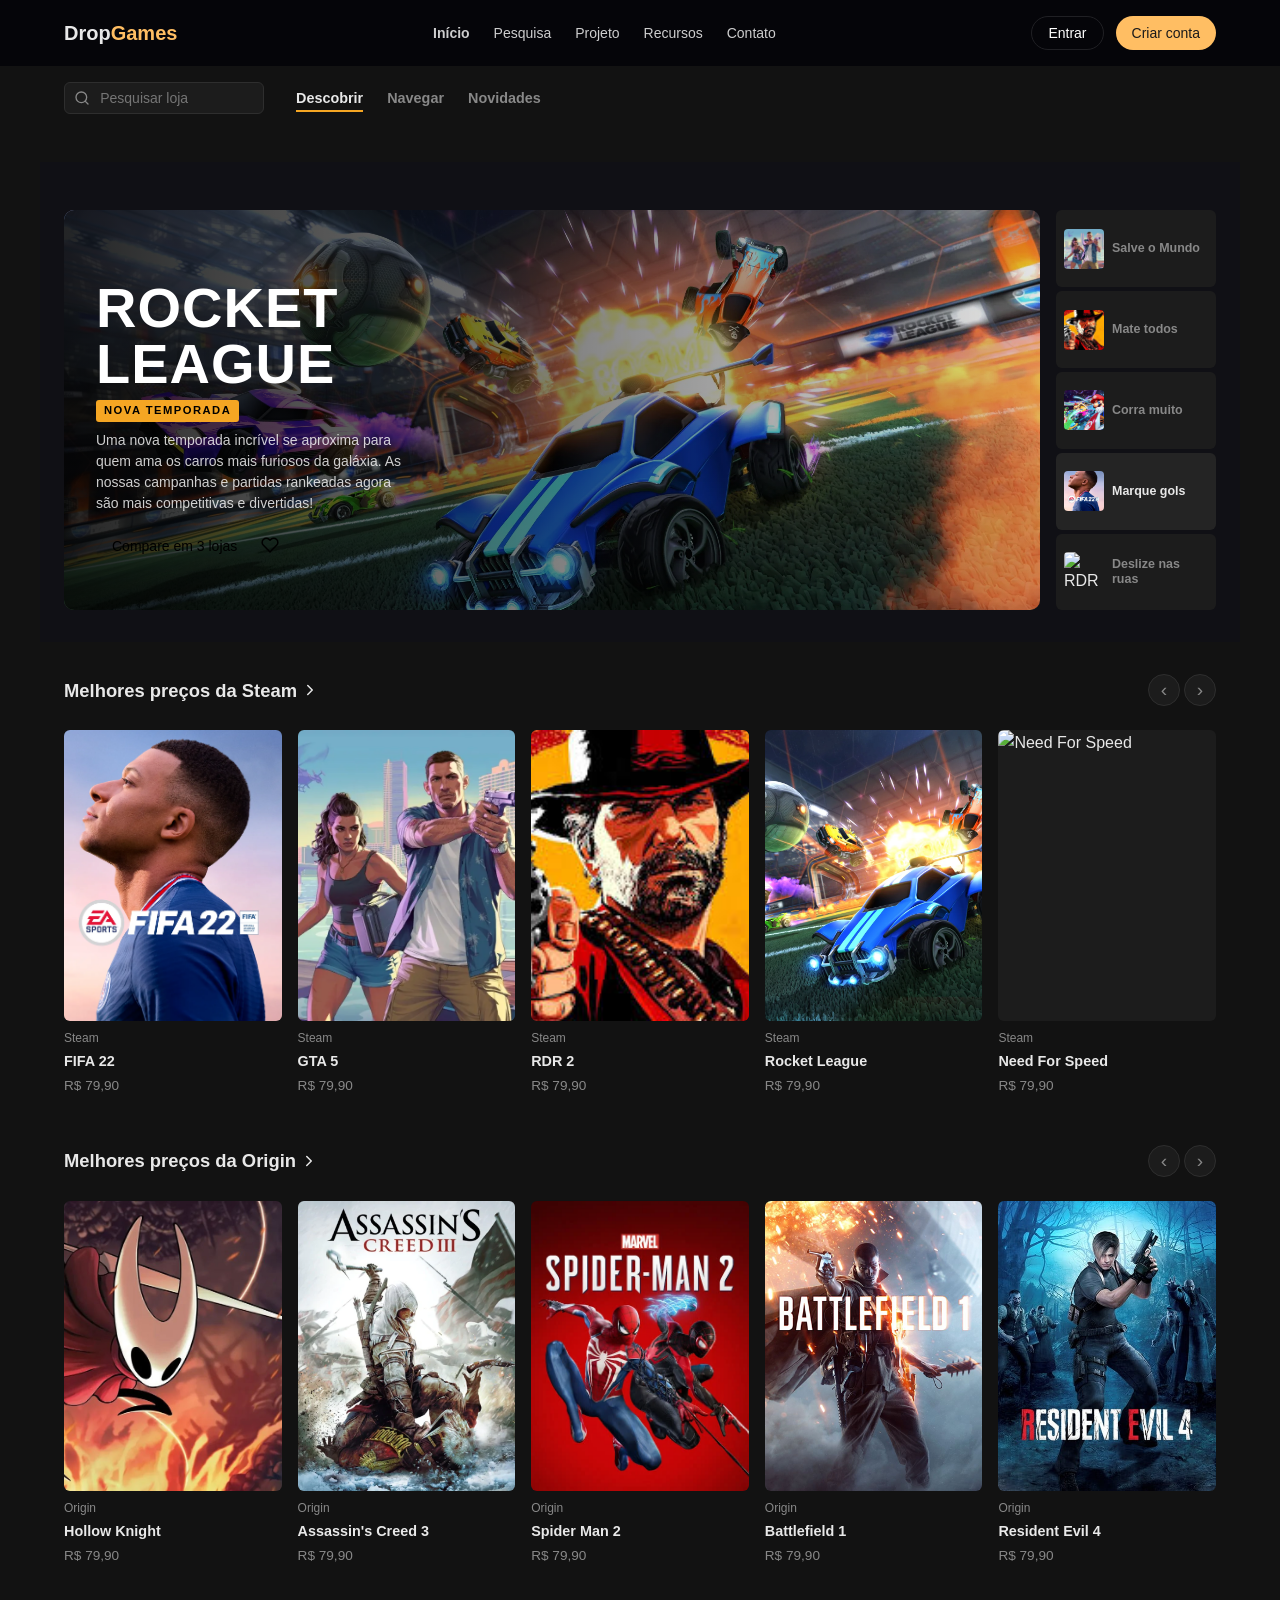
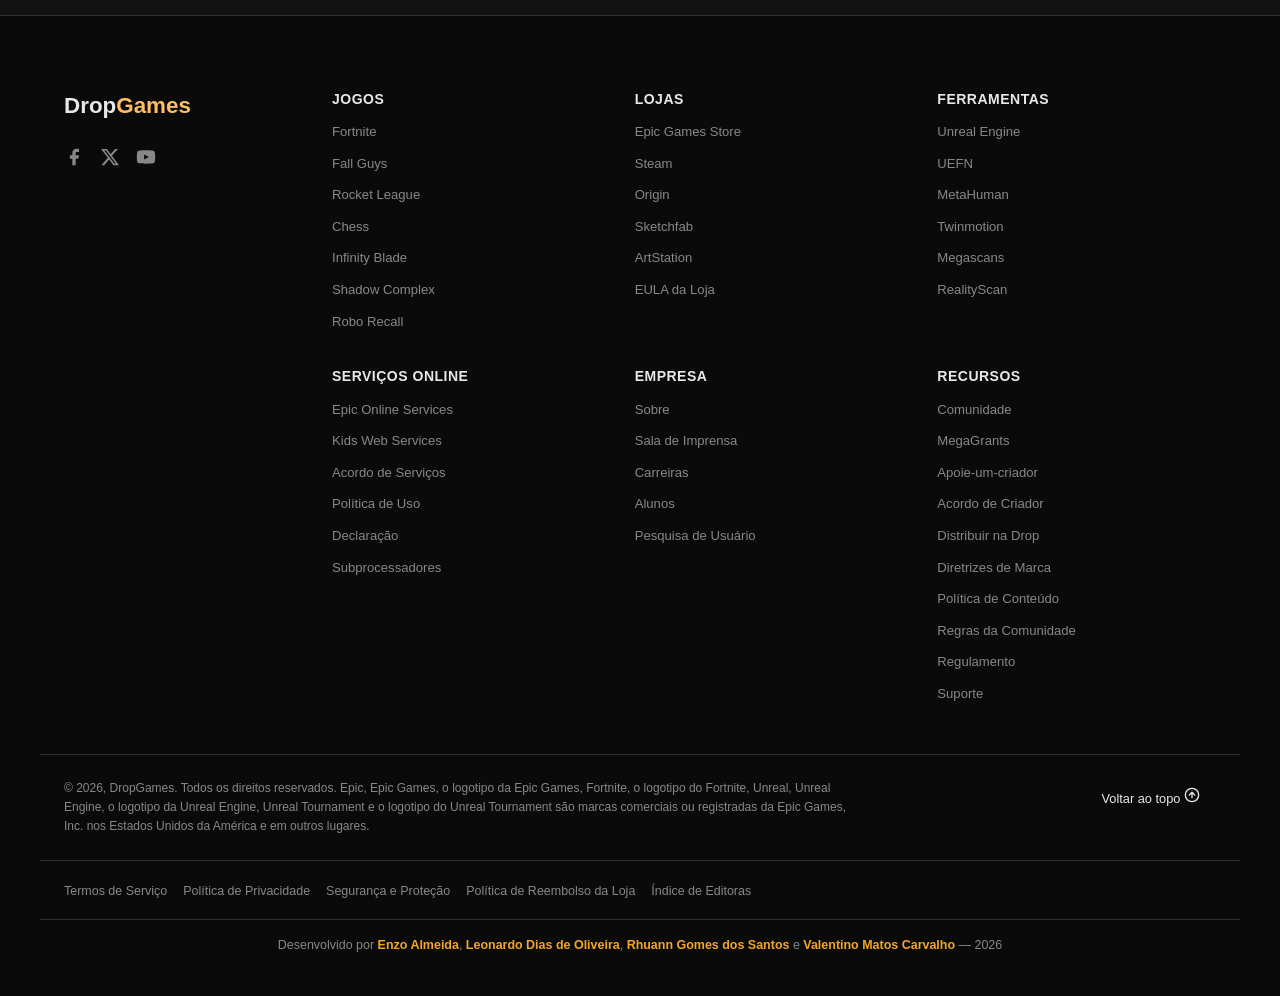
==== html/index.html @ d6b7efc1 "feat: primeira versão do projeto DropGames" ====
<!DOCTYPE html>
<html lang="pt-BR">

<head>
    <meta charset="UTF-8" />
    <meta name="viewport" content="width=device-width, initial-scale=1.0" />
    <title>DropGames – Melhores preços em jogos digitais</title>
    <link rel="preconnect" href="https://fonts.googleapis.com">
<link rel="preconnect" href="https://fonts.gstatic.com" crossorigin>
<link href="https://fonts.googleapis.com/css2?family=Inter:wght@400;500;600;700&display=swap" rel="stylesheet">

<link rel="stylesheet" href="../css/contato.css">
<link rel="stylesheet" href="../css/style.css"> 


</head>

<body>

    <header class="header">
        <div class="header-container">
          <div class="logo">Drop<span>Games</span></div>
    
          <nav class="nav">
            <a href="index.html" class="nav-active">Início</a>
            <a href="pesquisa.html">Pesquisa</a>
            <a href="projeto.html">Projeto</a>
            <a href="recursos.html">Recursos</a>
            <a href="contato.html">Contato</a>
          </nav>
    
          <div class="header-actions">
            <button class="btn secundario">Entrar</button>
            <button class="btn primario">Criar conta</button>
          </div>
        </div>
      </header>

    <main>

        <section class="search-bar container" aria-label="Pesquisa e abas">
            <div class="search-bar__input-wrap">
                <svg class="search-bar__icon" xmlns="http://www.w3.org/2000/svg" width="16" height="16"
                    viewBox="0 0 24 24" fill="none" stroke="currentColor" stroke-width="2" stroke-linecap="round"
                    stroke-linejoin="round" aria-hidden="true">
                    <circle cx="11" cy="11" r="8" />
                    <line x1="21" y1="21" x2="16.65" y2="16.65" />
                </svg>
                <input type="search" placeholder="Pesquisar loja" aria-label="Pesquisar jogos na loja" />
            </div>
            <nav aria-label="Abas de navegação da loja">
                <ul class="tabs">
                    <li><a href="#" class="tab tab--active">Descobrir</a></li>
                    <li><a href="#" class="tab">Navegar</a></li>
                    <li><a href="#" class="tab">Novidades</a></li>
                </ul>
            </nav>
        </section>

        <!-- HERO: section envolve TUDO (article + aside) -->
        <section class="hero container" aria-label="Jogo em destaque">

            <article class="hero__main">
                <img src="../img/banner-rocket-league.jpg" alt="Rocket League – Nova Temporada" class="hero__bg"
                    width="880" height="460" />
                <div class="hero__overlay"></div>
                <div class="hero__content">
                    <h1 class="hero__title">Rocket League</h1>
                    <p class="hero__badge">NOVA TEMPORADA</p>
                    <p class="hero__desc">
                        Uma nova temporada incrível se aproxima para quem ama os carros mais furiosos da galáxia.
                        As nossas campanhas e partidas rankeadas agora são mais competitivas e divertidas!
                    </p>
                    <div class="hero__cta">
                        <button class="btn btn--primary">Compare em 3 lojas</button>
                        <button class="btn-icon btn-icon--outline" aria-label="Adicionar aos favoritos">
                            <svg xmlns="http://www.w3.org/2000/svg" width="18" height="18" viewBox="0 0 24 24"
                                fill="none" stroke="currentColor" stroke-width="2" stroke-linecap="round"
                                stroke-linejoin="round" aria-hidden="true">
                                <path d="M20.84 4.61a5.5 5.5 0 0 0-7.78 0L12
                         5.67l-1.06-1.06a5.5 5.5 0 0 0-7.78 7.78l1.06
                         1.06L12 21.23l7.78-7.78 1.06-1.06a5.5 5.5 0 0 0 0-7.78z" />
                            </svg>
                        </button>
                    </div>
                </div>
            </article>

            <aside class="hero__sidebar" aria-label="Outros jogos em destaque">
                <ul>
                    <li class="hero__mini-card">
                        <img src="../img/mini-fortnite.jpg" alt="Fortnite" width="56" height="56" />
                        <span>Salve o Mundo</span>
                    </li>
                    <li class="hero__mini-card">
                        <img src="../img/mini-gta.jpg" alt="GTA 5" width="56" height="56" />
                        <span>Mate todos</span>
                    </li>
                    <li class="hero__mini-card">
                        <img src="../img/mini-nfs.jpg" alt="Need for Speed" width="56" height="56" />
                        <span>Corra muito</span>
                    </li>
                    <li class="hero__mini-card hero__mini-card--active">
                        <img src="../img/mini-rocket.jpg" alt="Rocket League" width="56" height="56" />
                        <span>Marque gols</span>
                    </li>
                    <li class="hero__mini-card">
                        <img src="../img/mini-rdr.jpg" alt="RDR 2" width="56" height="56" />
                        <span>Deslize nas ruas</span>
                    </li>
                </ul>
            </aside>

        </section>
        <!-- FIM DO HERO -->

        <section class="games-section container" aria-labelledby="steam-titulo">
            <div class="games-section__header">
                <h2 id="steam-titulo" class="section-title">
                    Melhores preços da Steam
                    <svg xmlns="http://www.w3.org/2000/svg" width="18" height="18" viewBox="0 0 24 24" fill="none"
                        stroke="currentColor" stroke-width="2" stroke-linecap="round" stroke-linejoin="round"
                        aria-hidden="true">
                        <polyline points="9 18 15 12 9 6" />
                    </svg>
                </h2>
                <div class="carousel-controls" role="group" aria-label="Navegar carrossel Steam">
                    <button class="carousel-btn" aria-label="Anterior" id="steam-prev">&#8249;</button>
                    <button class="carousel-btn" aria-label="Próximo" id="steam-next">&#8250;</button>
                </div>
            </div>
            <ul class="games-grid" id="steam-grid">
                <li class="game-card">
                    <img src="../img/fifa22.jpg" alt="FIFA 22" class="game-card__cover" width="200" height="260" />
                    <p class="game-card__store">Steam</p>
                    <h3 class="game-card__title">FIFA 22</h3>
                    <p class="game-card__price">R$ 79,90</p>
                </li>
                <li class="game-card">
                    <img src="../img/gta5.jpg" alt="GTA 5" class="game-card__cover" width="200" height="260" />
                    <p class="game-card__store">Steam</p>
                    <h3 class="game-card__title">GTA 5
                    </h3>
                    <p class="game-card__price">R$ 79,90</p>
                </li>
                <li class="game-card">
                    <img src="../img/rdr2.jpg" alt="Red Dead Redemption 2" class="game-card__cover" width="200"
                        height="260" />
                    <p class="game-card__store">Steam</p>
                    <h3 class="game-card__title">RDR 2</h3>
                    <p class="game-card__price">R$ 79,90</p>
                </li>
                <li class="game-card">
                    <img src="../img/rocket.jpg" alt="Rocket League" class="game-card__cover" width="200" height="260" />
                    <p class="game-card__store">Steam</p>
                    <h3 class="game-card__title">Rocket League</h3>
                    <p class="game-card__price">R$ 79,90</p>
                </li>
                <li class="game-card">
                    <img src="../img/nfs.jpg" alt="Need For Speed" class="game-card__cover" width="200" height="260" />
                    <p class="game-card__store">Steam</p>
                    <h3 class="game-card__title">Need For Speed</h3>
                    <p class="game-card__price">R$ 79,90</p>
                </li>
            </ul>
        </section>

        <section class="games-section container" aria-labelledby="origin-titulo">
            <div class="games-section__header">
                <h2 id="origin-titulo" class="section-title">
                    Melhores preços da Origin
                    <svg xmlns="http://www.w3.org/2000/svg" width="18" height="18" viewBox="0 0 24 24" fill="none"
                        stroke="currentColor" stroke-width="2" stroke-linecap="round" stroke-linejoin="round"
                        aria-hidden="true">
                        <polyline points="9 18 15 12 9 6" />
                    </svg>
                </h2>
                <div class="carousel-controls" role="group" aria-label="Navegar carrossel Origin">
                    <button class="carousel-btn" aria-label="Anterior" id="origin-prev">&#8249;</button>
                    <button class="carousel-btn" aria-label="Próximo" id="origin-next">&#8250;</button>
                </div>
            </div>
            <ul class="games-grid" id="origin-grid">
                <li class="game-card">
                    <img src="../img/hollow.jpg" alt="Hollow Knight" class="game-card__cover" width="200" height="260" />
                    <p class="game-card__store">Origin</p>
                    <h3 class="game-card__title">Hollow Knight</h3>
                    <p class="game-card__price">R$ 79,90</p>
                </li>
                <li class="game-card">
                    <img src="../img/assassin.jpg" alt="Assassin's Creed 3" class="game-card__cover" width="200"
                        height="260" />
                    <p class="game-card__store">Origin</p>
                    <h3 class="game-card__title">Assassin's Creed 3</h3>
                    <p class="game-card__price">R$ 79,90</p>
                </li>
                <li class="game-card">
                    <img src="../img/spiderman.jpg" alt="Spider Man 2" class="game-card__cover" width="200" height="260" />
                    <p class="game-card__store">Origin</p>
                    <h3 class="game-card__title">Spider Man 2</h3>
                    <p class="game-card__price">R$ 79,90</p>
                </li>
                <li class="game-card">
                    <img src="../img/battlefield.jpg" alt="Battlefield 1" class="game-card__cover" width="200"
                        height="260" />
                    <p class="game-card__store">Origin</p>
                    <h3 class="game-card__title">Battlefield 1</h3>
                    <p class="game-card__price">R$ 79,90</p>
                </li>
                <li class="game-card">
                    <img src="../img/re4.jpg" alt="Resident Evil 4" class="game-card__cover" width="200" height="260" />
                    <p class="game-card__store">Origin</p>
                    <h3 class="game-card__title">Resident Evil 4</h3>
                    <p class="game-card__price">R$ 79,90</p>
                </li>
            </ul>
        </section>

    </main>

    <footer class="footer">
        <div class="footer__top container">
            <div class="footer__brand">
                <a href="index.html" class="logo logo--footer" aria-label="DropGames – início">
                    Drop<span>Games</span>
                </a>
                <div class="footer__social">
                    <a href="#" class="social-link" aria-label="Facebook">
                        <svg xmlns="http://www.w3.org/2000/svg" width="20" height="20" viewBox="0 0 24 24"
                            fill="currentColor" aria-hidden="true">
                            <path d="M18 2h-3a5 5 0 0 0-5 5v3H7v4h3v8h4v-8h3l1-4h-4V7a1 1 0 0 1 1-1h3z" />
                        </svg>
                    </a>
                    <a href="#" class="social-link" aria-label="X (Twitter)">
                        <svg xmlns="http://www.w3.org/2000/svg" width="20" height="20" viewBox="0 0 24 24"
                            fill="currentColor" aria-hidden="true">
                            <path d="M18.244 2.25h3.308l-7.227 8.26 8.502 11.24H16.17l-5.214-6.817
                       L4.99 21.75H1.68l7.73-8.835L1.254 2.25H8.08l4.713 6.231z
                       m-1.161 17.52h1.833L7.084 4.126H5.117z" />
                        </svg>
                    </a>
                    <a href="#" class="social-link" aria-label="YouTube">
                        <svg xmlns="http://www.w3.org/2000/svg" width="20" height="20" viewBox="0 0 24 24"
                            fill="currentColor" aria-hidden="true">
                            <path d="M22.54 6.42a2.78 2.78 0 0 0-1.95-1.96C18.88 4 12 4 12 4
                       s-6.88 0-8.59.46A2.78 2.78 0 0 0 1.46 6.42 29 29 0 0 0 1 12
                       a29 29 0 0 0 .46 5.58A2.78 2.78 0 0 0 3.41 19.54C5.12 20 12
                       20 12 20s6.88 0 8.59-.46a2.78 2.78 0 0 0 1.95-1.96A29 29 0 0
                       0 23 12a29 29 0 0 0-.46-5.58zM9.75 15.02V8.98L15.5 12z" />
                        </svg>
                    </a>
                </div>
            </div>

            <nav class="footer__links" aria-label="Links do rodapé">
                <div class="footer__col">
                    <h3 class="footer__col-title">Jogos</h3>
                    <ul>
                        <li><a href="#">Fortnite</a></li>
                        <li><a href="#">Fall Guys</a></li>
                        <li><a href="#">Rocket League</a></li>
                        <li><a href="#">Chess</a></li>
                        <li><a href="#">Infinity Blade</a></li>
                        <li><a href="#">Shadow Complex</a></li>
                        <li><a href="#">Robo Recall</a></li>
                    </ul>
                </div>
                <div class="footer__col">
                    <h3 class="footer__col-title">Lojas</h3>
                    <ul>
                        <li><a href="#">Epic Games Store</a></li>
                        <li><a href="#">Steam</a></li>
                        <li><a href="#">Origin</a></li>
                        <li><a href="#">Sketchfab</a></li>
                        <li><a href="#">ArtStation</a></li>
                        <li><a href="#">EULA da Loja</a></li>
                    </ul>
                </div>
                <div class="footer__col">
                    <h3 class="footer__col-title">Ferramentas</h3>
                    <ul>
                        <li><a href="#">Unreal Engine</a></li>
                        <li><a href="#">UEFN</a></li>
                        <li><a href="#">MetaHuman</a></li>
                        <li><a href="#">Twinmotion</a></li>
                        <li><a href="#">Megascans</a></li>
                        <li><a href="#">RealityScan</a></li>
                    </ul>
                </div>
                <div class="footer__col">
                    <h3 class="footer__col-title">Serviços Online</h3>
                    <ul>
                        <li><a href="#">Epic Online Services</a></li>
                        <li><a href="#">Kids Web Services</a></li>
                        <li><a href="#">Acordo de Serviços</a></li>
                        <li><a href="#">Política de Uso</a></li>
                        <li><a href="#">Declaração</a></li>
                        <li><a href="#">Subprocessadores</a></li>
                    </ul>
                </div>
                <div class="footer__col">
                    <h3 class="footer__col-title">Empresa</h3>
                    <ul>
                        <li><a href="sobre.html">Sobre</a></li>
                        <li><a href="#">Sala de Imprensa</a></li>
                        <li><a href="#">Carreiras</a></li>
                        <li><a href="#">Alunos</a></li>
                        <li><a href="#">Pesquisa de Usuário</a></li>
                    </ul>
                </div>
                <div class="footer__col">
                    <h3 class="footer__col-title">Recursos</h3>
                    <ul>
                        <li><a href="#">Comunidade</a></li>
                        <li><a href="#">MegaGrants</a></li>
                        <li><a href="#">Apoie-um-criador</a></li>
                        <li><a href="#">Acordo de Criador</a></li>
                        <li><a href="#">Distribuir na Drop</a></li>
                        <li><a href="#">Diretrizes de Marca</a></li>
                        <li><a href="#">Política de Conteúdo</a></li>
                        <li><a href="#">Regras da Comunidade</a></li>
                        <li><a href="#">Regulamento</a></li>
                        <li><a href="#">Suporte</a></li>
                    </ul>
                </div>
            </nav>
        </div>

        <div class="footer__legal container">
            <p>
                © 2026, DropGames. Todos os direitos reservados. Epic, Epic Games, o logotipo da Epic Games,
                Fortnite, o logotipo do Fortnite, Unreal, Unreal Engine, o logotipo da Unreal Engine,
                Unreal Tournament e o logotipo do Unreal Tournament são marcas comerciais ou registradas da
                Epic Games, Inc. nos Estados Unidos da América e em outros lugares.
            </p>
            <a href="#" class="btn btn--ghost footer__back-top">
                Voltar ao topo
                <svg xmlns="http://www.w3.org/2000/svg" width="16" height="16" viewBox="0 0 24 24" fill="none"
                    stroke="currentColor" stroke-width="2" stroke-linecap="round" stroke-linejoin="round"
                    aria-hidden="true">
                    <circle cx="12" cy="12" r="10" />
                    <polyline points="16 12 12 8 8 12" />
                    <line x1="12" y1="16" x2="12" y2="8" />
                </svg>
            </a>
        </div>

        <div class="footer__bar container">
            <ul>
                <li><a href="#">Termos de Serviço</a></li>
                <li><a href="#">Política de Privacidade</a></li>
                <li><a href="#">Segurança e Proteção</a></li>
                <li><a href="#">Política de Reembolso da Loja</a></li>
                <li><a href="#">Índice de Editoras</a></li>
            </ul>
        </div>

        <div class="footer__credits container">
            <p>Desenvolvido por <strong>Enzo Almeida</strong>, <strong>Leonardo Dias de Oliveira</strong>,
                <strong>Rhuann Gomes dos Santos</strong> e <strong>Valentino Matos Carvalho</strong> &mdash; 2026
            </p>
        </div>
    </footer>

    <script>
        const hamburger = document.getElementById('hamburger');
        const mobileNav = document.getElementById('mobileNav');

        hamburger.addEventListener('click', () => {
            const isOpen = mobileNav.classList.toggle('mobile-nav--open');
            hamburger.setAttribute('aria-expanded', isOpen);
            mobileNav.setAttribute('aria-hidden', !isOpen);
        });

        document.querySelectorAll('.mobile-nav__link').forEach(link => {
            link.addEventListener('click', () => {
                mobileNav.classList.remove('mobile-nav--open');
                hamburger.setAttribute('aria-expanded', false);
                mobileNav.setAttribute('aria-hidden', true);
            });
        });

        document.querySelector('.footer__back-top').addEventListener('click', e => {
            e.preventDefault();
            window.scrollTo({ top: 0, behavior: 'smooth' });
        });
    </script>

</body>

</html>
---- css/contato.css ----
:root {
  --cor-amarelo: #FFBE63;
  --cor-preto-forte: #101015;
  --cor-preto-fosco: #202024;
  --cor-branco: #FFFFFF;
  --cor-texto-secundario: #A0A0AA;
  --radius-base: 8px;
  --radius-pill: 999px;
}

*,
*::before,
*::after {
  box-sizing: border-box;
}

body {
  margin: 0;
  padding: 0;
  font-family: 'Inter', system-ui, -apple-system, BlinkMacSystemFont, sans-serif;
  background-color: var(--cor-preto-forte);
  color: var(--cor-branco);
}

/* HEADER */

.header {
  position: sticky;
  top: 0;
  z-index: 10;
  background-color: #050509;
}

.header-container {
  max-width: 1200px;
  margin: 0 auto;
  padding: 16px 24px;
  display: flex;
  align-items: center;
  justify-content: space-between;
  gap: 24px;
}

.logo,
.footer-logo {
  font-weight: 700;
  font-size: 20px;
}

.logo span,
.footer-logo span {
  color: var(--cor-amarelo);
}

.nav {
  display: flex;
  gap: 24px;
}

.nav a {
  color: var(--cor-branco);
  text-decoration: none;
  font-size: 14px;
  opacity: 0.8;
}

.nav a:hover {
  opacity: 1;
}

.nav-active {
  opacity: 1;
  font-weight: 600;
}

.header-actions {
  display: flex;
  gap: 12px;
}

/* BOTÕES */

.btn {
  border: none;
  border-radius: var(--radius-pill);
  padding: 8px 16px;
  font-size: 14px;
  cursor: pointer;
  font-weight: 500;
  transition: background-color 0.2s ease, color 0.2s ease, opacity 0.2s ease;
}

.btn.primario {
  background-color: var(--cor-amarelo);
  color: #1A1A1A;
}

.btn.primario:hover {
  opacity: 0.9;
}

.btn.secundario {
  background-color: transparent;
  color: var(--cor-branco);
  border: 1px solid var(--cor-preto-fosco);
}

.btn.secundario:hover {
  background-color: var(--cor-preto-fosco);
}

/* HERO */

.hero {
  background-color: var(--cor-preto-forte);
  padding: 48px 0 32px;
}

.hero-container {
  max-width: 1200px;
  margin: 0 auto;
  padding: 0 24px;
}

.hero-textos {
  max-width: 600px;
  margin-bottom: 32px;
}

.hero-legenda {
  text-transform: uppercase;
  font-size: 12px;
  letter-spacing: 0.16em;
  color: var(--cor-texto-secundario);
  margin: 0 0 12px;
}

.hero-titulo {
  font-size: 32px;
  line-height: 1.3;
  margin: 0;
}

.hero-imagem-wrapper {
  margin-top: 32px;
  border-radius: var(--radius-base);
  overflow: hidden;
}

.hero-imagem {
  display: block;
  width: 100%;
  height: auto;
}

.contato {
  background-color: var(--cor-preto-forte);
  padding: 32px 0 64px;
}

.contato-container {
  max-width: 640px;
  margin: 0 auto;
  padding: 0 24px;
}

.contato-titulo {
  font-size: 20px;
  font-weight: 500;
  margin: 0 0 24px;
}

.formulario {
  display: flex;
  flex-direction: column;
  gap: 16px;
}

.campo {
  display: flex;
  flex-direction: column;
  gap: 6px;
}

.campo label {
  font-size: 14px;
  color: var(--cor-texto-secundario);
}

.campo input {
  background-color: var(--cor-preto-fosco);
  border-radius: var(--radius-base);
  border: 1px solid #2C2C33;
  padding: 12px 14px;
  color: var(--cor-branco);
  font-size: 14px;
}

.campo input::placeholder {
  color: #555560;
}

.campo input:focus {
  outline: none;
  border-color: var(--cor-amarelo);
}

.btn-enviar {
  margin-top: 16px;
  align-self: flex-start;
}

.hero-sucesso {
  padding-bottom: 24px;
}

.sucesso {
  background-color: var(--cor-preto-forte);
  padding: 16px 0 80px;
}

.sucesso-container {
  max-width: 640px;
  margin: 0 auto;
  padding: 0 24px;
  text-align: center;
}

.sucesso-icone {
  width: 40px;
  height: 40px;
  border-radius: 50%;
  margin: 0 auto 16px;
  display: flex;
  align-items: center;
  justify-content: center;
  background-color: var(--cor-amarelo);
  color: #1A1A1A;
  font-size: 20px;
  font-weight: 700;
}

.sucesso-titulo {
  font-size: 22px;
  margin: 0 0 8px;
}

.sucesso-subtitulo {
  margin: 0 0 24px;
  color: var(--cor-texto-secundario);
}

.sucesso-botoes {
  display: flex;
  flex-wrap: wrap;
  justify-content: center;
  gap: 12px;
}

.sucesso-botoes .btn {
  text-decoration: none;
}

.footer {
  border-top: 1px solid #1C1C22;
  background-color: var(--cor-preto-forte);
  padding: 24px 0;
}

.footer-container {
  max-width: 1200px;
  margin: 0 auto;
  padding: 0 24px;
  display: flex;
  flex-wrap: wrap;
  align-items: center;
  justify-content: space-between;
  gap: 12px;
}

.footer-texto {
  font-size: 12px;
  color: var(--cor-texto-secundario);
  margin: 0;
}

@media (max-width: 900px) {
  .header-container {
    flex-wrap: wrap;
    justify-content: space-between;
  }

  .nav {
    flex-wrap: wrap;
    justify-content: center;
  }

  .header-actions {
    margin-left: auto;
  }
}

@media (max-width: 768px) {
  .hero {
    padding-top: 32px;
  }

  .hero-titulo {
    font-size: 24px;
  }

  .header-container {
    justify-content: space-between;
  }

  .nav {
    display: none;
  }

  .header-actions {
    margin-left: 0;
  }

  .contato-container,
  .sucesso-container {
    padding: 0 16px;
  }
}
---- css/style.css ----
/* ============================================================
   DROPGAMES – style.css
   Desenvolvido por [Seus nomes] – 2026
   ============================================================ */

   :root {
    --clr-bg: #121212;
    --clr-surface: #1c1c1c;
    --clr-surface-2: #242424;
    --clr-border: #2e2e2e;
    --clr-text: #e8e8e8;
    --clr-text-muted: #888888;
    --clr-accent: #f5a623;
    --clr-accent-dark: #c7841a;
    --clr-btn-ghost-border: #555;
    --font-display: 'Segoe UI', 'Arial Black', sans-serif;
    --font-body: 'Segoe UI', Arial, sans-serif;
    --space-xs: 0.25rem;
    --space-sm: 0.5rem;
    --space-md: 1rem;
    --space-lg: 1.5rem;
    --space-xl: 2rem;
    --space-2xl: 3rem;
    --max-width: 1200px;
    --radius: 6px;
    --radius-lg: 10px;
    --transition: 0.2s ease;
}

*,
*::before,
*::after {
    box-sizing: border-box;
    margin: 0;
    padding: 0;
}

html {
    scroll-behavior: smooth;
    font-size: 16px;
}

body {
    background-color: var(--clr-bg);
    color: var(--clr-text);
    font-family: var(--font-body);
    line-height: 1.6;
    min-height: 100vh;
}

img {
    display: block;
    max-width: 100%;
    height: auto;
    object-fit: cover;
}

a {
    color: inherit;
    text-decoration: none;
}

ul {
    list-style: none;
}

button {
    cursor: pointer;
    border: none;
    background: none;
    font-family: inherit;
}

.container {
    width: 100%;
    max-width: var(--max-width);
    margin-inline: auto;
    padding-inline: var(--space-lg);
}


.logo--footer {
    font-size: 1.4rem;
}

.search-bar {
    display: flex;
    align-items: center;
    gap: var(--space-xl);
    padding-block: var(--space-md);
    /* sem borda embaixo, igual ao Figma */
    border-bottom: none;
}

.search-bar__input-wrap {
    position: relative;
    display: flex;
    align-items: center;
}

.search-bar__icon {
    position: absolute;
    left: 10px;
    color: var(--clr-text-muted);
    pointer-events: none;
}

.search-bar input[type="search"] {
    background: var(--clr-surface);
    border: 1px solid var(--clr-border);
    border-radius: var(--radius);
    color: var(--clr-text);
    font-size: 0.875rem;
    padding: 0.45rem 0.75rem 0.45rem 2.2rem;
    width: 200px;
    transition: border-color var(--transition);
}

.search-bar input[type="search"]:focus {
    outline: none;
    border-color: var(--clr-accent);
}

.search-bar input[type="search"]::-webkit-search-decoration,
.search-bar input[type="search"]::-webkit-search-cancel-button {
    -webkit-appearance: none;
}

.tabs {
    display: flex;
    gap: var(--space-lg);
}

.tab {
    font-size: 0.9rem;
    font-weight: 600;
    color: var(--clr-text-muted);
    padding-bottom: 4px;
    border-bottom: 2px solid transparent;
    transition: color var(--transition), border-color var(--transition);
}

.tab:hover {
    color: var(--clr-text);
}

.tab--active {
    color: var(--clr-text);
    border-bottom-color: var(--clr-accent);
}

.hero {
    display: grid;
    grid-template-columns: 1fr 160px;
    gap: var(--space-md);
    margin-block: var(--space-xl);
}

.hero__main {
    position: relative;
    border-radius: var(--radius-lg);
    overflow: hidden;
    min-height: 400px;
}

.hero__bg {
    width: 100%;
    height: 100%;
    object-fit: cover;
    position: absolute;
    inset: 0;
}

.hero__overlay {
    position: absolute;
    inset: 0;
    background: linear-gradient(to right,
            rgba(0, 0, 0, 0.85) 0%,
            rgba(0, 0, 0, 0.5) 50%,
            rgba(0, 0, 0, 0.1) 100%);
}

.hero__content {
    position: relative;
    z-index: 2;
    padding: var(--space-2xl) var(--space-xl);
    max-width: 420px;
    display: flex;
    flex-direction: column;
    gap: var(--space-sm);
    height: 100%;
    justify-content: flex-end;
}

.hero__title {
    font-family: var(--font-display);
    font-size: clamp(2rem, 5vw, 3.5rem);
    font-weight: 900;
    line-height: 1;
    text-transform: uppercase;
    letter-spacing: 1px;
    color: #fff;
}

.hero__badge {
    display: inline-block;
    background: var(--clr-accent);
    color: #000;
    font-size: 0.7rem;
    font-weight: 800;
    letter-spacing: 1.5px;
    text-transform: uppercase;
    padding: 2px 8px;
    border-radius: 3px;
    width: fit-content;
}

.hero__desc {
    font-size: 0.875rem;
    color: rgba(255, 255, 255, 0.8);
    max-width: 320px;
    line-height: 1.5;
}

.hero__cta {
    display: flex;
    align-items: center;
    gap: var(--space-sm);
    margin-top: var(--space-sm);
}

.hero__sidebar {
    display: flex;
    flex-direction: column;
    justify-content: space-between;
}

.hero__sidebar ul {
    display: flex;
    flex-direction: column;
    gap: var(--space-xs);
    height: 100%;
}

.hero__mini-card {
    display: flex;
    align-items: center;
    gap: var(--space-sm);
    background: var(--clr-surface);
    border-radius: var(--radius);
    padding: var(--space-xs) var(--space-sm);
    cursor: pointer;
    transition: background var(--transition);
    flex: 1;
}

.hero__mini-card:hover,
.hero__mini-card--active {
    background: var(--clr-surface-2);
}

.hero__mini-card img {
    width: 40px;
    height: 40px;
    border-radius: 4px;
    flex-shrink: 0;
    object-fit: cover;
}

.hero__mini-card span {
    font-size: 0.78rem;
    font-weight: 600;
    color: var(--clr-text-muted);
    line-height: 1.2;
}

.hero__mini-card--active span {
    color: var(--clr-text);
}

.games-section {
    margin-bottom: var(--space-2xl);
}

.games-section__header {
    display: flex;
    align-items: center;
    justify-content: space-between;
    margin-bottom: var(--space-lg);
}

.section-title {
    display: flex;
    align-items: center;
    gap: var(--space-xs);
    font-size: 1.15rem;
    font-weight: 700;
    color: var(--clr-text);
}

.carousel-controls {
    display: flex;
    gap: var(--space-xs);
}

.carousel-btn {
    width: 32px;
    height: 32px;
    border-radius: 50%;
    border: 1px solid var(--clr-border);
    background: var(--clr-surface);
    color: var(--clr-text-muted);
    font-size: 1.2rem;
    display: flex;
    align-items: center;
    justify-content: center;
    transition: background var(--transition), color var(--transition);
}

.carousel-btn:hover {
    background: var(--clr-surface-2);
    color: var(--clr-text);
}

.games-grid {
    display: grid;
    grid-template-columns: repeat(5, 1fr);
    gap: var(--space-md);
}

.game-card {
    cursor: pointer;
    transition: transform var(--transition);
}

.game-card:hover {
    transform: translateY(-4px);
}

.game-card__cover {
    width: 100%;
    aspect-ratio: 3 / 4;
    border-radius: var(--radius);
    object-fit: cover;
    background: var(--clr-surface);
    margin-bottom: var(--space-sm);
}

.game-card__store {
    font-size: 0.75rem;
    color: var(--clr-text-muted);
}

.game-card__title {
    font-size: 0.9rem;
    font-weight: 700;
    margin-block: 2px;
}

.game-card__price {
    font-size: 0.85rem;
    color: var(--clr-text-muted);
}

.footer {
    background: #0a0a0a;
    border-top: 1px solid var(--clr-border);
    margin-top: var(--space-2xl);
}

.footer__top {
    display: grid;
    grid-template-columns: 220px 1fr;
    gap: var(--space-2xl);
    padding-block: var(--space-2xl);
}

.footer__brand {
    display: flex;
    flex-direction: column;
    gap: var(--space-lg);
}

.footer__social {
    display: flex;
    gap: var(--space-md);
}

.social-link {
    color: var(--clr-text-muted);
    transition: color var(--transition);
}

.social-link:hover {
    color: var(--clr-accent);
}

.footer__links {
    display: grid;
    grid-template-columns: repeat(3, 1fr);
    gap: var(--space-xl) var(--space-lg);
}

.footer__col-title {
    font-size: 0.875rem;
    font-weight: 800;
    text-transform: uppercase;
    letter-spacing: 0.5px;
    color: var(--clr-text);
    margin-bottom: var(--space-sm);
}

.footer__col ul {
    display: flex;
    flex-direction: column;
    gap: 6px;
}

.footer__col a {
    font-size: 0.82rem;
    color: var(--clr-text-muted);
    transition: color var(--transition);
}

.footer__col a:hover {
    color: var(--clr-text);
}

.footer__legal {
    display: flex;
    align-items: flex-start;
    justify-content: space-between;
    gap: var(--space-xl);
    padding-block: var(--space-lg);
    border-top: 1px solid var(--clr-border);
}

.footer__legal p {
    font-size: 0.75rem;
    color: var(--clr-text-muted);
    max-width: 800px;
    line-height: 1.6;
}

.footer__back-top {
    flex-shrink: 0;
    font-size: 0.8rem;
}

.footer__bar {
    padding-block: var(--space-md);
    border-top: 1px solid var(--clr-border);
}

.footer__bar ul {
    display: flex;
    flex-wrap: wrap;
    gap: var(--space-md);
}

.footer__bar a {
    font-size: 0.78rem;
    color: var(--clr-text-muted);
    transition: color var(--transition);
}

.footer__bar a:hover {
    color: var(--clr-text);
}

.footer__credits {
    padding-block: var(--space-md);
    border-top: 1px solid var(--clr-border);
    text-align: center;
}

.footer__credits p {
    font-size: 0.78rem;
    color: var(--clr-text-muted);
}

.footer__credits strong {
    color: var(--clr-accent);
}

@media (max-width: 900px) {

    .nav,
    .header__actions {
        display: none;
    }

    .hamburger {
        display: flex;
        margin-left: auto;
    }

    .hero {
        grid-template-columns: 1fr;
    }

    .hero__sidebar {
        flex-direction: row;
    }

    .hero__sidebar ul {
        flex-direction: row;
        flex-wrap: wrap;
    }

    .games-grid {
        grid-template-columns: repeat(3, 1fr);
    }

    .footer__top {
        grid-template-columns: 1fr;
    }

    .footer__links {
        grid-template-columns: repeat(2, 1fr);
    }
}

@media (max-width: 600px) {
    .search-bar {
        flex-direction: column;
        align-items: flex-start;
        gap: var(--space-sm);
    }

    .search-bar input[type="search"] {
        width: 100%;
    }

    .hero__main {
        min-height: 280px;
    }

    .hero__title {
        font-size: 2rem;
    }

    .games-grid {
        grid-template-columns: repeat(2, 1fr);
    }

    .footer__links {
        grid-template-columns: 1fr;
    }

    .footer__legal {
        flex-direction: column;
    }

    .footer__bar ul {
        gap: var(--space-sm);
    }
}
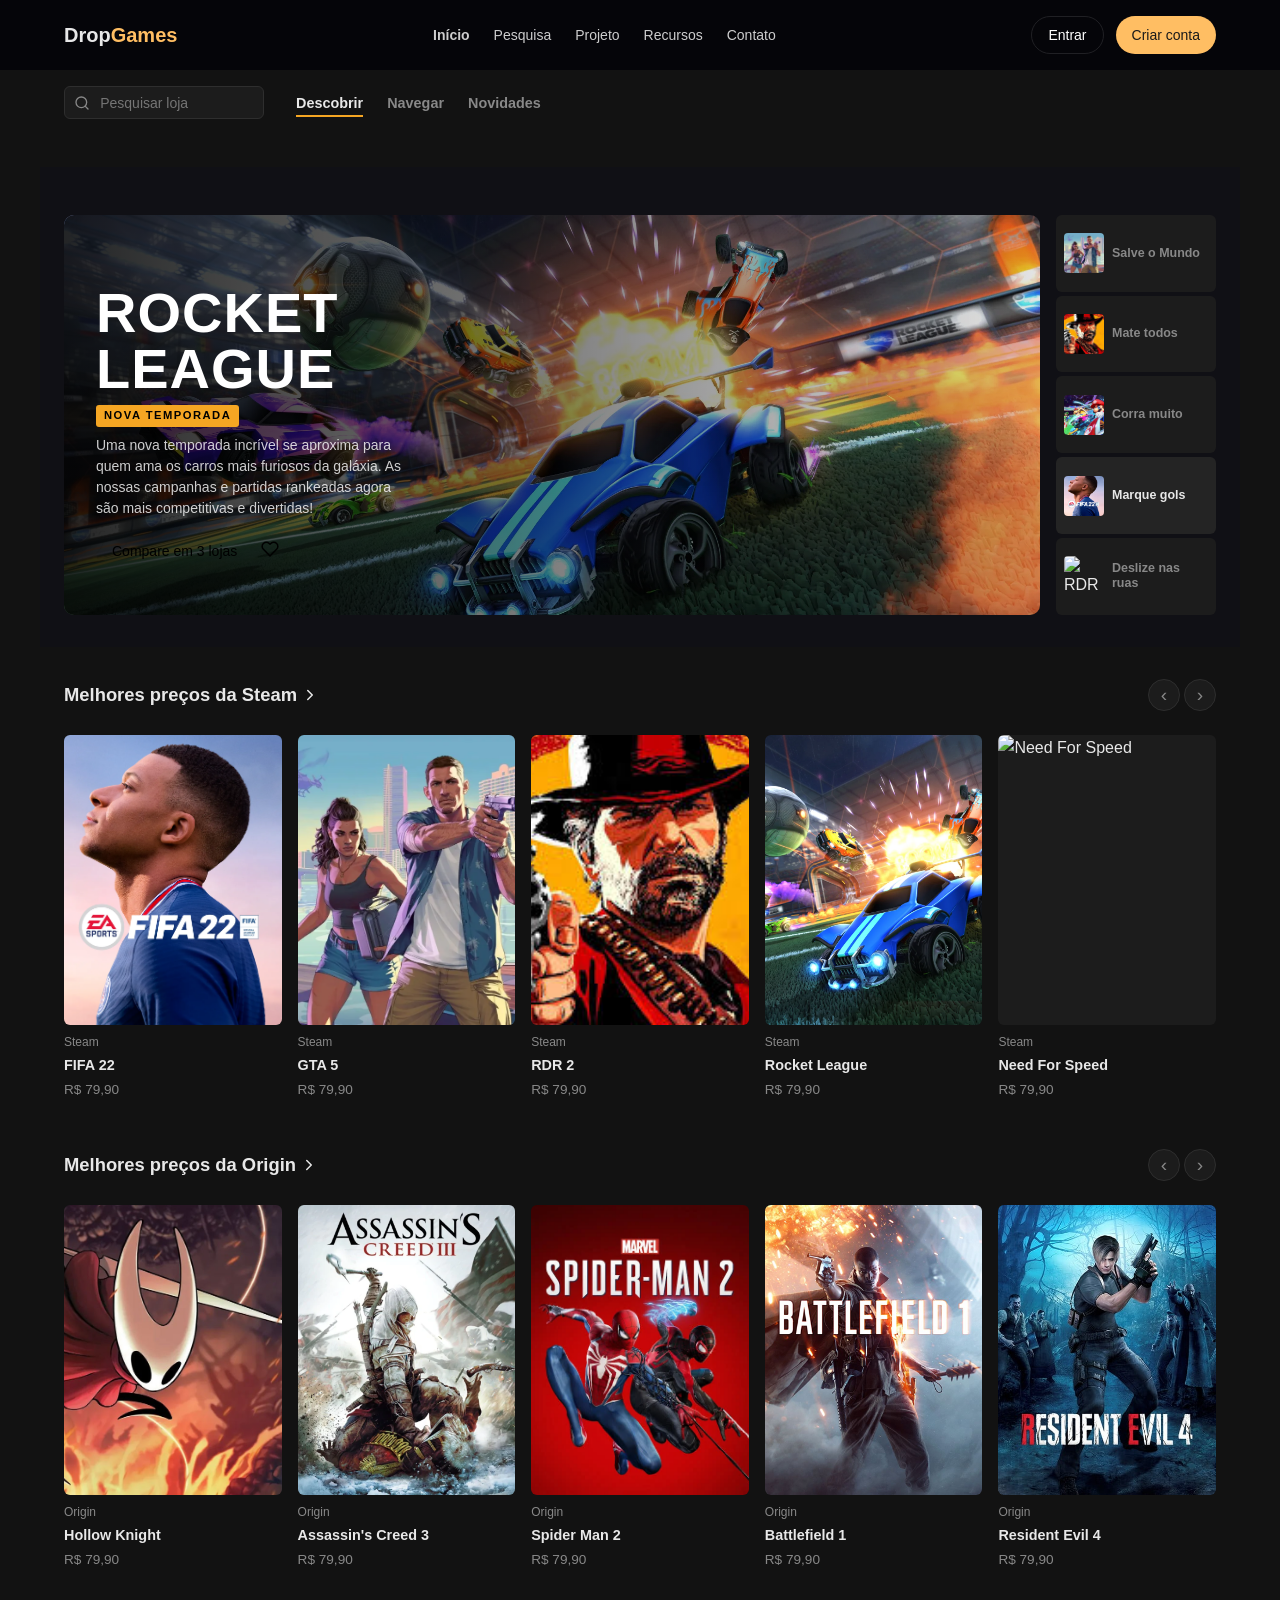
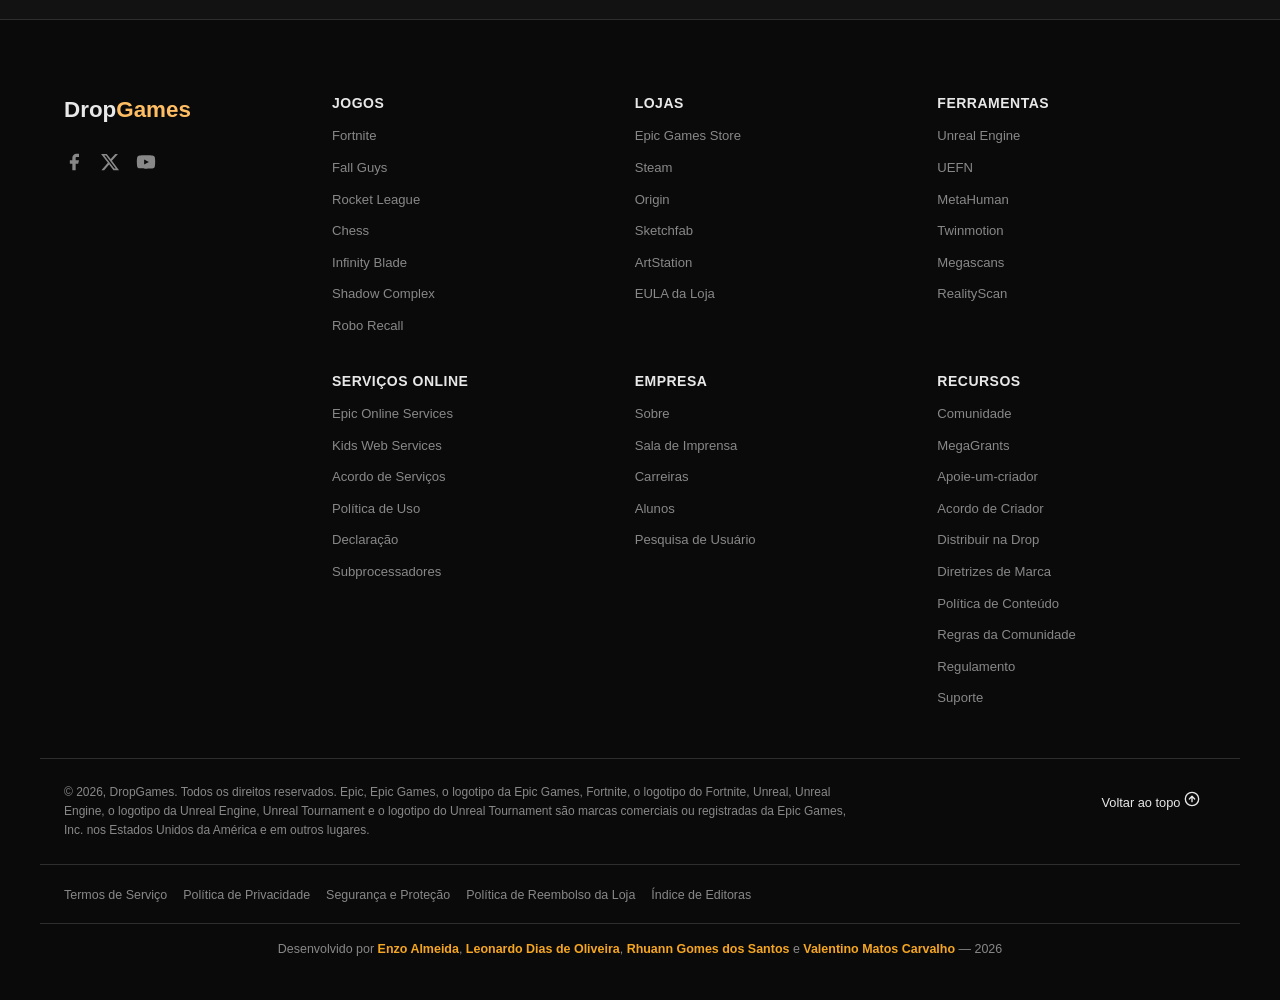
==== commit db97967b: "Leonardo-fase2" ====
--- a/html/index.html
+++ b/html/index.html
@@ -31,7 +31,7 @@
     
           <div class="header-actions">
             <button class="btn secundario">Entrar</button>
-            <button class="btn primario">Criar conta</button>
+            <a href="crie-conta.html" class="btn primario">Criar conta</a>
           </div>
         </div>
       </header>
@@ -366,24 +366,29 @@
         const hamburger = document.getElementById('hamburger');
         const mobileNav = document.getElementById('mobileNav');
 
-        hamburger.addEventListener('click', () => {
-            const isOpen = mobileNav.classList.toggle('mobile-nav--open');
-            hamburger.setAttribute('aria-expanded', isOpen);
-            mobileNav.setAttribute('aria-hidden', !isOpen);
-        });
-
-        document.querySelectorAll('.mobile-nav__link').forEach(link => {
-            link.addEventListener('click', () => {
-                mobileNav.classList.remove('mobile-nav--open');
-                hamburger.setAttribute('aria-expanded', false);
-                mobileNav.setAttribute('aria-hidden', true);
+        if (hamburger && mobileNav) {
+            hamburger.addEventListener('click', () => {
+                const isOpen = mobileNav.classList.toggle('mobile-nav--open');
+                hamburger.setAttribute('aria-expanded', isOpen);
+                mobileNav.setAttribute('aria-hidden', !isOpen);
             });
-        });
-
-        document.querySelector('.footer__back-top').addEventListener('click', e => {
-            e.preventDefault();
-            window.scrollTo({ top: 0, behavior: 'smooth' });
-        });
+
+            document.querySelectorAll('.mobile-nav__link').forEach(link => {
+                link.addEventListener('click', () => {
+                    mobileNav.classList.remove('mobile-nav--open');
+                    hamburger.setAttribute('aria-expanded', false);
+                    mobileNav.setAttribute('aria-hidden', true);
+                });
+            });
+        }
+
+        const backTop = document.querySelector('.footer__back-top');
+        if (backTop) {
+            backTop.addEventListener('click', e => {
+                e.preventDefault();
+                window.scrollTo({ top: 0, behavior: 'smooth' });
+            });
+        }
     </script>
 
 </body>
--- a/css/contato.css
+++ b/css/contato.css
@@ -205,6 +205,18 @@
   border-color: var(--cor-amarelo);
 }
 
+.campo input.erro {
+  border-color: #FF6868;
+}
+
+.campo-mensagem {
+  margin: 4px 0 0;
+  color: #FF6868;
+  font-size: 13px;
+  line-height: 1.4;
+  min-height: 20px;
+}
+
 .btn-enviar {
   margin-top: 16px;
   align-self: flex-start;
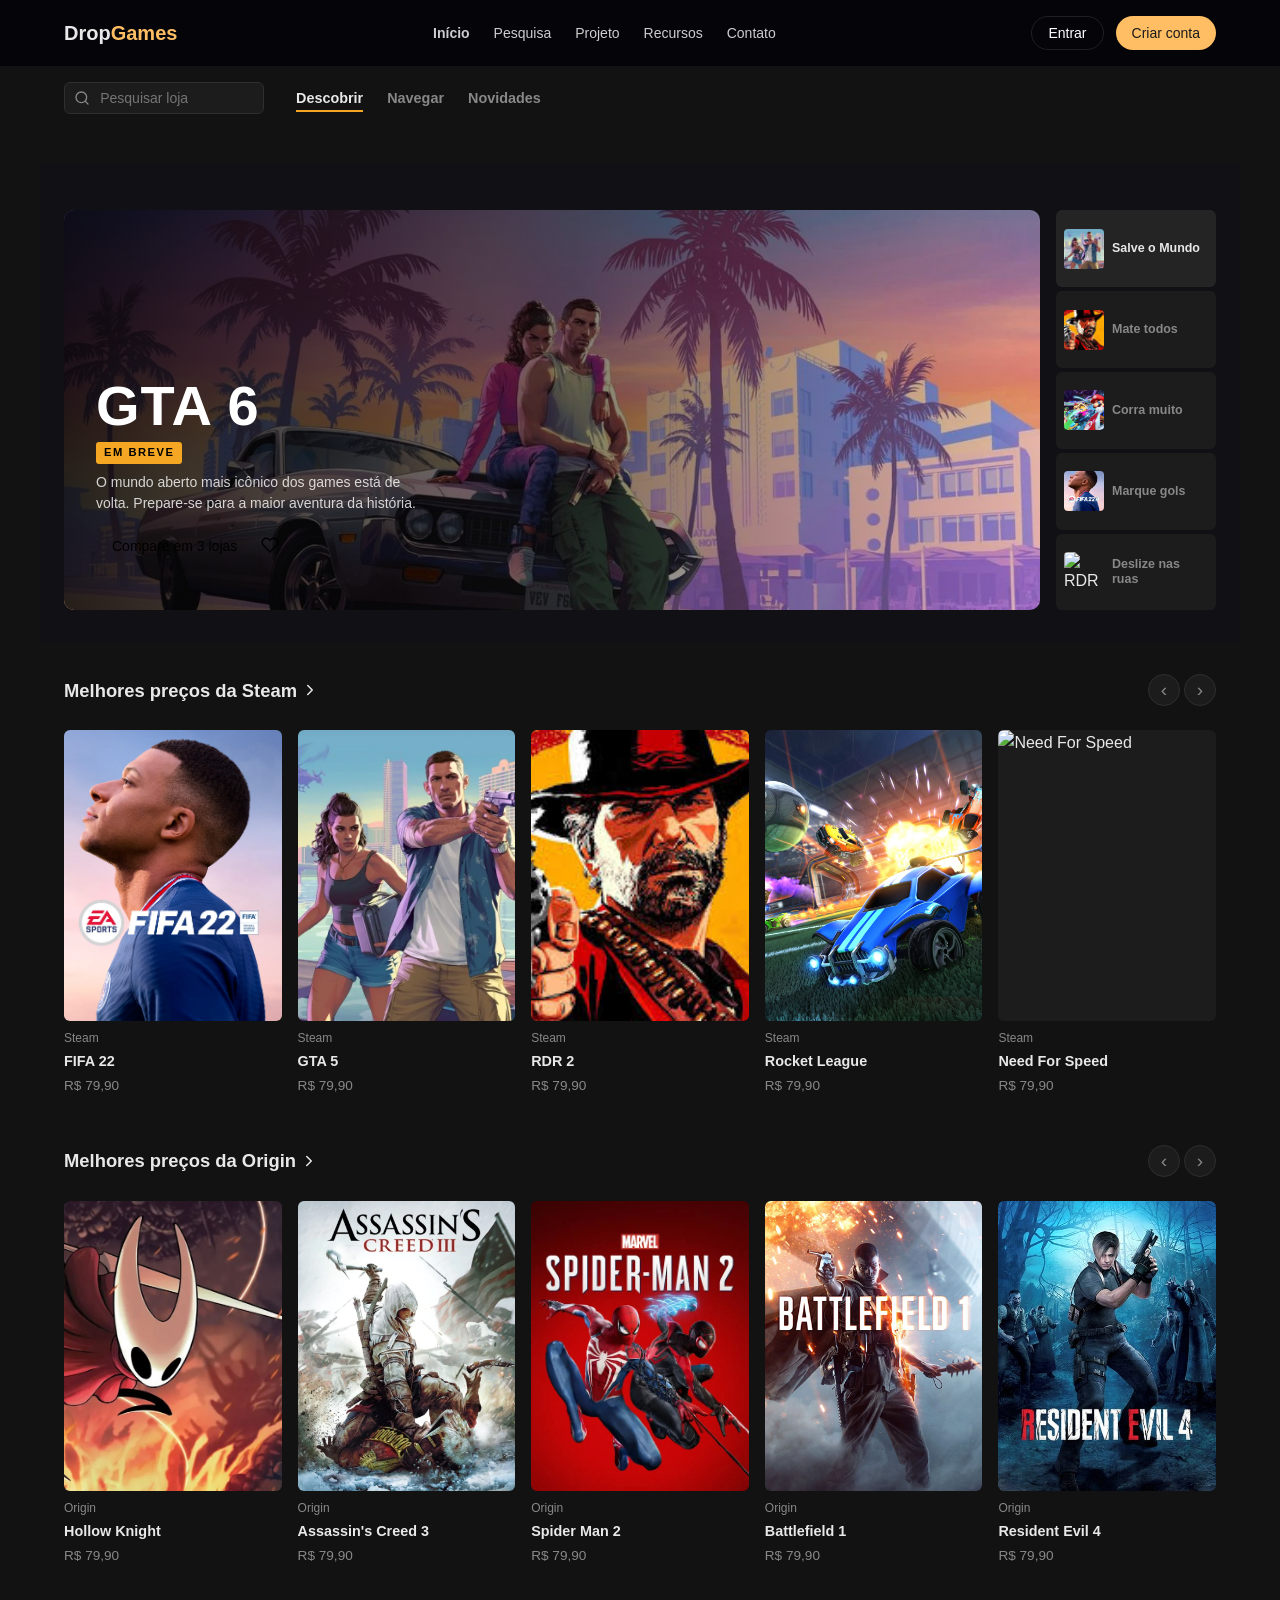
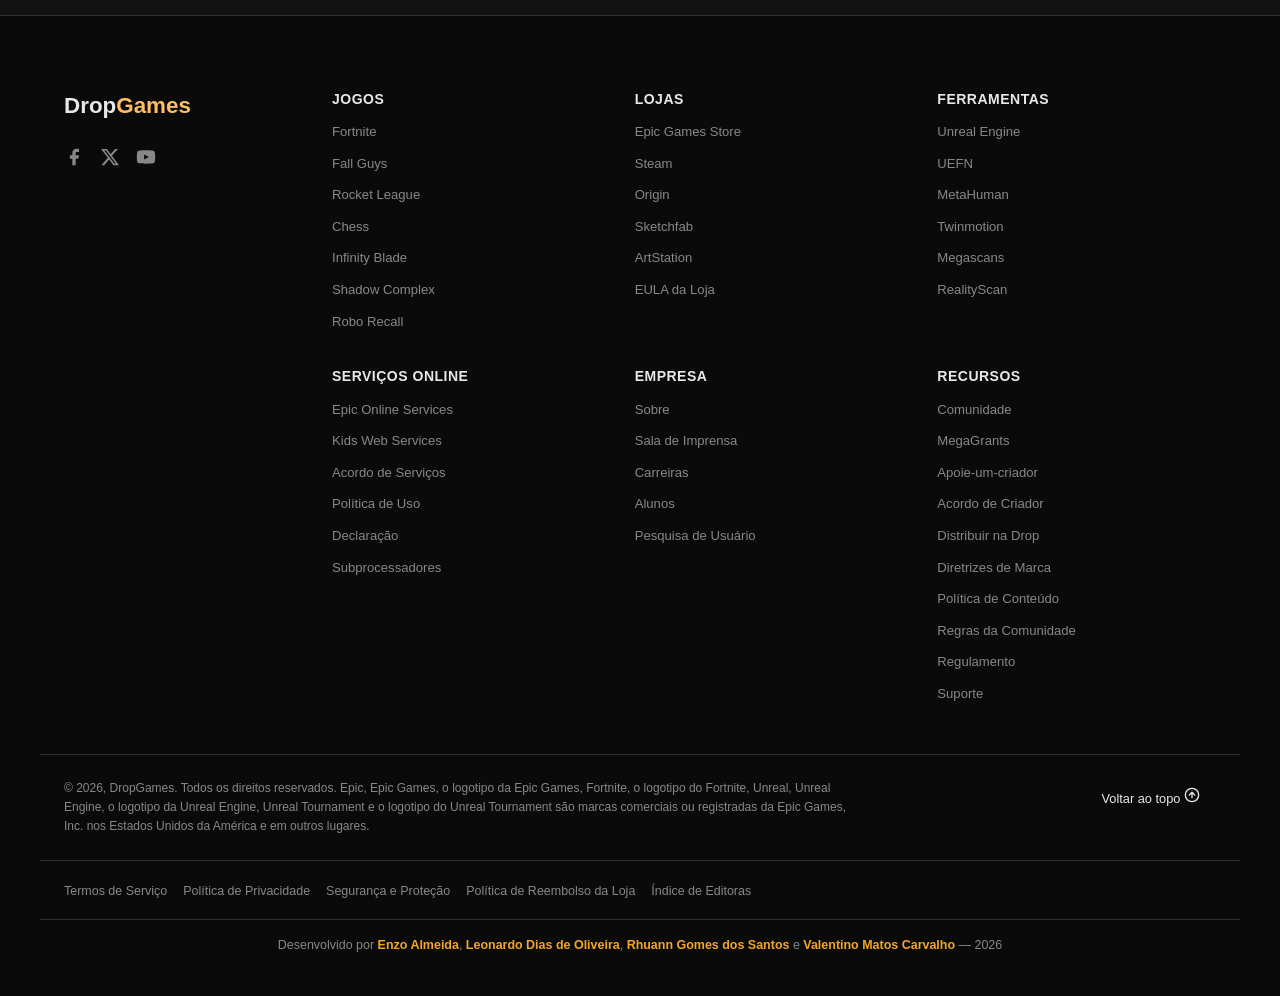
==== commit 29f3ca74: "valentino-fase2" ====
--- a/html/index.html
+++ b/html/index.html
@@ -31,7 +31,7 @@
     
           <div class="header-actions">
             <button class="btn secundario">Entrar</button>
-            <a href="crie-conta.html" class="btn primario">Criar conta</a>
+            <button class="btn primario">Criar conta</button>
           </div>
         </div>
       </header>
@@ -61,13 +61,13 @@
         <section class="hero container" aria-label="Jogo em destaque">
 
             <article class="hero__main">
-                <img src="../img/banner-rocket-league.jpg" alt="Rocket League – Nova Temporada" class="hero__bg"
+                <img src="../img/banner-rocket-league.jpg" alt="Rocket League – Nova Temporada" class="hero__bg" id="hero__bg"
                     width="880" height="460" />
                 <div class="hero__overlay"></div>
-                <div class="hero__content">
-                    <h1 class="hero__title">Rocket League</h1>
-                    <p class="hero__badge">NOVA TEMPORADA</p>
-                    <p class="hero__desc">
+                <div class="hero__content" id="hero__content">
+                    <h1 class="hero__title" id="hero__title">Rocket League</h1>
+                    <p class="hero__badge" id="hero__badge">NOVA TEMPORADA</p>
+                    <p class="hero__desc" id="hero__desc">
                         Uma nova temporada incrível se aproxima para quem ama os carros mais furiosos da galáxia.
                         As nossas campanhas e partidas rankeadas agora são mais competitivas e divertidas!
                     </p>
@@ -366,31 +366,28 @@
         const hamburger = document.getElementById('hamburger');
         const mobileNav = document.getElementById('mobileNav');
 
-        if (hamburger && mobileNav) {
-            hamburger.addEventListener('click', () => {
-                const isOpen = mobileNav.classList.toggle('mobile-nav--open');
-                hamburger.setAttribute('aria-expanded', isOpen);
-                mobileNav.setAttribute('aria-hidden', !isOpen);
+        hamburger.addEventListener('click', () => {
+            const isOpen = mobileNav.classList.toggle('mobile-nav--open');
+            hamburger.setAttribute('aria-expanded', isOpen);
+            mobileNav.setAttribute('aria-hidden', !isOpen);
+        });
+
+        document.querySelectorAll('.mobile-nav__link').forEach(link => {
+            link.addEventListener('click', () => {
+                mobileNav.classList.remove('mobile-nav--open');
+                hamburger.setAttribute('aria-expanded', false);
+                mobileNav.setAttribute('aria-hidden', true);
             });
-
-            document.querySelectorAll('.mobile-nav__link').forEach(link => {
-                link.addEventListener('click', () => {
-                    mobileNav.classList.remove('mobile-nav--open');
-                    hamburger.setAttribute('aria-expanded', false);
-                    mobileNav.setAttribute('aria-hidden', true);
-                });
-            });
-        }
-
-        const backTop = document.querySelector('.footer__back-top');
-        if (backTop) {
-            backTop.addEventListener('click', e => {
-                e.preventDefault();
-                window.scrollTo({ top: 0, behavior: 'smooth' });
-            });
-        }
+        });
+
+        document.querySelector('.footer__back-top').addEventListener('click', e => {
+            e.preventDefault();
+            window.scrollTo({ top: 0, behavior: 'smooth' });
+        });
     </script>
 
+    <script src="../scripts/heroPaginaInicial.js" defer></script>
+
 </body>
 
 </html>
--- a/css/contato.css
+++ b/css/contato.css
@@ -205,18 +205,6 @@
   border-color: var(--cor-amarelo);
 }
 
-.campo input.erro {
-  border-color: #FF6868;
-}
-
-.campo-mensagem {
-  margin: 4px 0 0;
-  color: #FF6868;
-  font-size: 13px;
-  line-height: 1.4;
-  min-height: 20px;
-}
-
 .btn-enviar {
   margin-top: 16px;
   align-self: flex-start;
@@ -296,6 +284,13 @@
   margin: 0;
 }
 
+.avisoDeInput {
+  color: var(--cor-amarelo);
+  margin: 0;
+  display: none;
+}
+
+
 @media (max-width: 900px) {
   .header-container {
     flex-wrap: wrap;
@@ -337,4 +332,4 @@
   .sucesso-container {
     padding: 0 16px;
   }
-}
+}
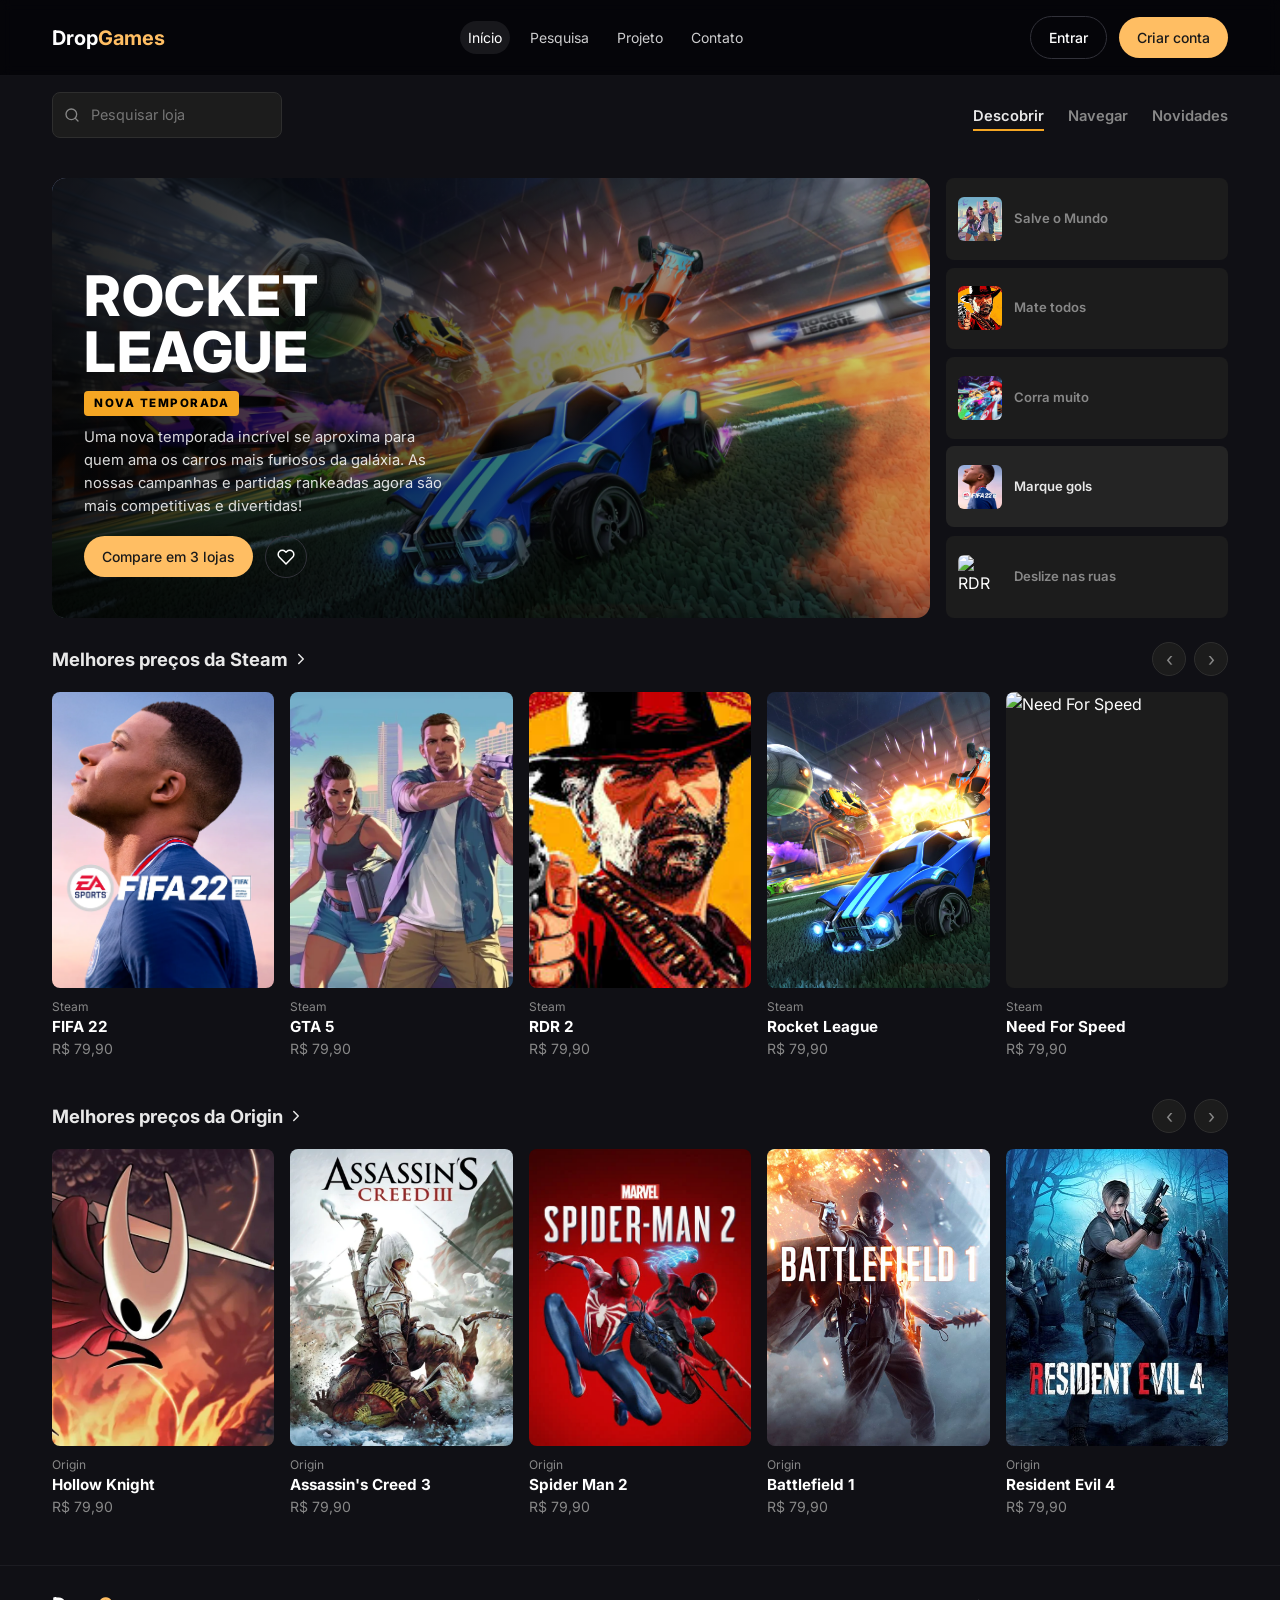
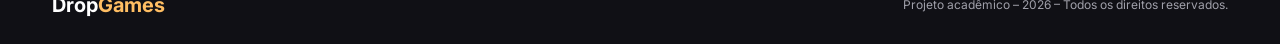
==== commit e2ab2349: "almeida-fase2" ====
--- a/html/index.html
+++ b/html/index.html
@@ -1,393 +1,199 @@
 <!DOCTYPE html>
 <html lang="pt-BR">
+<head>
+<meta charset="UTF-8">
+<meta name="viewport" content="width=device-width, initial-scale=1.0">
+<link rel="preconnect" href="https://fonts.googleapis.com">
+<link rel="preconnect" href="https://fonts.gstatic.com" crossorigin>
+<link href="https://fonts.googleapis.com/css2?family=Inter:wght@400;500;600;700;800&display=swap" rel="stylesheet">
+<link href="https://cdn.jsdelivr.net/npm/bootstrap@5.3.3/dist/css/bootstrap.min.css" rel="stylesheet">
+<title>DropGames – Melhores preços em jogos digitais</title>
+<link rel="stylesheet" href="../css/contato.css">
+<link rel="stylesheet" href="../css/style.css">
+</head>
+<body>
+<header class="header">
+  <nav class="navbar navbar-expand-lg navbar-dark py-3">
+    <div class="container header-container">
+      <a href="index.html" class="navbar-brand logo">Drop<span>Games</span></a>
+      <button class="navbar-toggler border-0 shadow-none" type="button" data-bs-toggle="offcanvas" data-bs-target="#menuMobile" aria-controls="menuMobile" aria-label="Abrir menu">
+        <span class="navbar-toggler-icon"></span>
+      </button>
 
-<head>
-    <meta charset="UTF-8" />
-    <meta name="viewport" content="width=device-width, initial-scale=1.0" />
-    <title>DropGames – Melhores preços em jogos digitais</title>
-    <link rel="preconnect" href="https://fonts.googleapis.com">
-<link rel="preconnect" href="https://fonts.gstatic.com" crossorigin>
-<link href="https://fonts.googleapis.com/css2?family=Inter:wght@400;500;600;700&display=swap" rel="stylesheet">
+      <div class="collapse navbar-collapse">
+        <ul class="navbar-nav mx-auto nav">
+          <li class="nav-item"><a class="nav-link nav-active" href="index.html">Início</a></li><li class="nav-item"><a class="nav-link" href="pesquisa.html">Pesquisa</a></li><li class="nav-item"><a class="nav-link" href="projeto.html">Projeto</a></li><li class="nav-item"><a class="nav-link" href="contato.html">Contato</a></li>
+        </ul>
 
-<link rel="stylesheet" href="../css/contato.css">
-<link rel="stylesheet" href="../css/style.css"> 
+        <div class="header-actions d-none d-lg-flex">
+          <button class="btn secundario" type="button">Entrar</button>
+          <button class="btn primario" type="button">Criar conta</button>
+        </div>
+      </div>
+    </div>
+  </nav>
 
+  <div class="offcanvas offcanvas-end text-bg-dark border-secondary" tabindex="-1" id="menuMobile" aria-labelledby="menuMobileLabel">
+    <div class="offcanvas-header">
+      <h5 class="offcanvas-title logo" id="menuMobileLabel">Drop<span>Games</span></h5>
+      <button type="button" class="btn-close btn-close-white" data-bs-dismiss="offcanvas" aria-label="Fechar"></button>
+    </div>
+    <div class="offcanvas-body d-flex flex-column gap-3">
+      <ul class="navbar-nav gap-2">
+        <li><a class="dropdown-item active" href="index.html">Início</a></li><li><a class="dropdown-item" href="pesquisa.html">Pesquisa</a></li><li><a class="dropdown-item" href="projeto.html">Projeto</a></li><li><a class="dropdown-item" href="contato.html">Contato</a></li>
+      </ul>
+      <div class="d-grid gap-2 mt-3">
+        <button class="btn secundario" type="button">Entrar</button>
+        <button class="btn primario" type="button">Criar conta</button>
+      </div>
+    </div>
+  </div>
+</header>
+<main>
+  <section class="search-bar container" aria-label="Pesquisa e abas">
+    <div class="search-bar__input-wrap">
+      <svg class="search-bar__icon" xmlns="http://www.w3.org/2000/svg" width="16" height="16" viewBox="0 0 24 24" fill="none" stroke="currentColor" stroke-width="2" stroke-linecap="round" stroke-linejoin="round" aria-hidden="true">
+        <circle cx="11" cy="11" r="8" />
+        <line x1="21" y1="21" x2="16.65" y2="16.65" />
+      </svg>
+      <input type="search" placeholder="Pesquisar loja" aria-label="Pesquisar jogos na loja" />
+    </div>
+    <nav aria-label="Abas de navegação da loja">
+      <ul class="tabs">
+        <li><a href="#" class="tab tab--active">Descobrir</a></li>
+        <li><a href="#" class="tab">Navegar</a></li>
+        <li><a href="#" class="tab">Novidades</a></li>
+      </ul>
+    </nav>
+  </section>
 
-</head>
+  <section class="container my-4" aria-label="Jogo em destaque">
+    <div class="row g-3 align-items-stretch hero-row">
+      <div class="col-lg-9">
+        <article class="hero__main h-100">
+          <img src="../img/banner-rocket-league.jpg" alt="Rocket League – Nova Temporada" class="hero__bg" width="880" height="460" />
+          <div class="hero__overlay"></div>
+          <div class="hero__content">
+            <h1 class="hero__title">Rocket League</h1>
+            <p class="hero__badge">NOVA TEMPORADA</p>
+            <p class="hero__desc">Uma nova temporada incrível se aproxima para quem ama os carros mais furiosos da galáxia. As nossas campanhas e partidas rankeadas agora são mais competitivas e divertidas!</p>
+            <div class="hero__cta">
+              <button class="btn btn--primary">Compare em 3 lojas</button>
+              <button class="btn-icon btn-icon--outline" aria-label="Adicionar aos favoritos">
+                <svg xmlns="http://www.w3.org/2000/svg" width="18" height="18" viewBox="0 0 24 24" fill="none" stroke="currentColor" stroke-width="2" stroke-linecap="round" stroke-linejoin="round" aria-hidden="true">
+                  <path d="M20.84 4.61a5.5 5.5 0 0 0-7.78 0L12 5.67l-1.06-1.06a5.5 5.5 0 0 0-7.78 7.78l1.06 1.06L12 21.23l7.78-7.78 1.06-1.06a5.5 5.5 0 0 0 0-7.78z" />
+                </svg>
+              </button>
+            </div>
+          </div>
+        </article>
+      </div>
 
-<body>
+      <div class="col-lg-3">
+        <aside class="hero__sidebar h-100" aria-label="Outros jogos em destaque">
+          <ul>
+            <li class="hero__mini-card"><img src="../img/mini-fortnite.jpg" alt="Fortnite" width="56" height="56" /><span>Salve o Mundo</span></li>
+            <li class="hero__mini-card"><img src="../img/mini-gta.jpg" alt="GTA 5" width="56" height="56" /><span>Mate todos</span></li>
+            <li class="hero__mini-card"><img src="../img/mini-nfs.jpg" alt="Need for Speed" width="56" height="56" /><span>Corra muito</span></li>
+            <li class="hero__mini-card hero__mini-card--active"><img src="../img/mini-rocket.jpg" alt="Rocket League" width="56" height="56" /><span>Marque gols</span></li>
+            <li class="hero__mini-card"><img src="../img/mini-rdr.jpg" alt="RDR 2" width="56" height="56" /><span>Deslize nas ruas</span></li>
+          </ul>
+        </aside>
+      </div>
+    </div>
+  </section>
 
-    <header class="header">
-        <div class="header-container">
-          <div class="logo">Drop<span>Games</span></div>
-    
-          <nav class="nav">
-            <a href="index.html" class="nav-active">Início</a>
-            <a href="pesquisa.html">Pesquisa</a>
-            <a href="projeto.html">Projeto</a>
-            <a href="recursos.html">Recursos</a>
-            <a href="contato.html">Contato</a>
-          </nav>
-    
-          <div class="header-actions">
-            <button class="btn secundario">Entrar</button>
-            <button class="btn primario">Criar conta</button>
-          </div>
-        </div>
-      </header>
+  <section class="games-section container" aria-labelledby="steam-titulo">
+    <div class="games-section__header">
+      <h2 id="steam-titulo" class="section-title">Melhores preços da Steam<svg xmlns="http://www.w3.org/2000/svg" width="18" height="18" viewBox="0 0 24 24" fill="none" stroke="currentColor" stroke-width="2" stroke-linecap="round" stroke-linejoin="round" aria-hidden="true"><polyline points="9 18 15 12 9 6" /></svg></h2>
+      <div class="carousel-controls" role="group" aria-label="Navegar carrossel Steam"><button class="carousel-btn" aria-label="Anterior" id="steam-prev">&#8249;</button><button class="carousel-btn" aria-label="Próximo" id="steam-next">&#8250;</button></div>
+    </div>
+    <div class="row g-3"><div class="col-6 col-md-4 col-lg">
+        <article class="game-card h-100">
+          <img src="../img/fifa22.jpg" alt="FIFA 22" class="game-card__cover" width="200" height="260" />
+          <p class="game-card__store">Steam</p>
+          <h3 class="game-card__title">FIFA 22</h3>
+          <p class="game-card__price">R$ 79,90</p>
+        </article>
+      </div><div class="col-6 col-md-4 col-lg">
+        <article class="game-card h-100">
+          <img src="../img/gta5.jpg" alt="GTA 5" class="game-card__cover" width="200" height="260" />
+          <p class="game-card__store">Steam</p>
+          <h3 class="game-card__title">GTA 5</h3>
+          <p class="game-card__price">R$ 79,90</p>
+        </article>
+      </div><div class="col-6 col-md-4 col-lg">
+        <article class="game-card h-100">
+          <img src="../img/rdr2.jpg" alt="RDR 2" class="game-card__cover" width="200" height="260" />
+          <p class="game-card__store">Steam</p>
+          <h3 class="game-card__title">RDR 2</h3>
+          <p class="game-card__price">R$ 79,90</p>
+        </article>
+      </div><div class="col-6 col-md-4 col-lg">
+        <article class="game-card h-100">
+          <img src="../img/rocket.jpg" alt="Rocket League" class="game-card__cover" width="200" height="260" />
+          <p class="game-card__store">Steam</p>
+          <h3 class="game-card__title">Rocket League</h3>
+          <p class="game-card__price">R$ 79,90</p>
+        </article>
+      </div><div class="col-6 col-md-4 col-lg">
+        <article class="game-card h-100">
+          <img src="../img/nfs.jpg" alt="Need For Speed" class="game-card__cover" width="200" height="260" />
+          <p class="game-card__store">Steam</p>
+          <h3 class="game-card__title">Need For Speed</h3>
+          <p class="game-card__price">R$ 79,90</p>
+        </article>
+      </div></div>
+  </section>
 
-    <main>
-
-        <section class="search-bar container" aria-label="Pesquisa e abas">
-            <div class="search-bar__input-wrap">
-                <svg class="search-bar__icon" xmlns="http://www.w3.org/2000/svg" width="16" height="16"
-                    viewBox="0 0 24 24" fill="none" stroke="currentColor" stroke-width="2" stroke-linecap="round"
-                    stroke-linejoin="round" aria-hidden="true">
-                    <circle cx="11" cy="11" r="8" />
-                    <line x1="21" y1="21" x2="16.65" y2="16.65" />
-                </svg>
-                <input type="search" placeholder="Pesquisar loja" aria-label="Pesquisar jogos na loja" />
-            </div>
-            <nav aria-label="Abas de navegação da loja">
-                <ul class="tabs">
-                    <li><a href="#" class="tab tab--active">Descobrir</a></li>
-                    <li><a href="#" class="tab">Navegar</a></li>
-                    <li><a href="#" class="tab">Novidades</a></li>
-                </ul>
-            </nav>
-        </section>
-
-        <!-- HERO: section envolve TUDO (article + aside) -->
-        <section class="hero container" aria-label="Jogo em destaque">
-
-            <article class="hero__main">
-                <img src="../img/banner-rocket-league.jpg" alt="Rocket League – Nova Temporada" class="hero__bg" id="hero__bg"
-                    width="880" height="460" />
-                <div class="hero__overlay"></div>
-                <div class="hero__content" id="hero__content">
-                    <h1 class="hero__title" id="hero__title">Rocket League</h1>
-                    <p class="hero__badge" id="hero__badge">NOVA TEMPORADA</p>
-                    <p class="hero__desc" id="hero__desc">
-                        Uma nova temporada incrível se aproxima para quem ama os carros mais furiosos da galáxia.
-                        As nossas campanhas e partidas rankeadas agora são mais competitivas e divertidas!
-                    </p>
-                    <div class="hero__cta">
-                        <button class="btn btn--primary">Compare em 3 lojas</button>
-                        <button class="btn-icon btn-icon--outline" aria-label="Adicionar aos favoritos">
-                            <svg xmlns="http://www.w3.org/2000/svg" width="18" height="18" viewBox="0 0 24 24"
-                                fill="none" stroke="currentColor" stroke-width="2" stroke-linecap="round"
-                                stroke-linejoin="round" aria-hidden="true">
-                                <path d="M20.84 4.61a5.5 5.5 0 0 0-7.78 0L12
-                         5.67l-1.06-1.06a5.5 5.5 0 0 0-7.78 7.78l1.06
-                         1.06L12 21.23l7.78-7.78 1.06-1.06a5.5 5.5 0 0 0 0-7.78z" />
-                            </svg>
-                        </button>
-                    </div>
-                </div>
-            </article>
-
-            <aside class="hero__sidebar" aria-label="Outros jogos em destaque">
-                <ul>
-                    <li class="hero__mini-card">
-                        <img src="../img/mini-fortnite.jpg" alt="Fortnite" width="56" height="56" />
-                        <span>Salve o Mundo</span>
-                    </li>
-                    <li class="hero__mini-card">
-                        <img src="../img/mini-gta.jpg" alt="GTA 5" width="56" height="56" />
-                        <span>Mate todos</span>
-                    </li>
-                    <li class="hero__mini-card">
-                        <img src="../img/mini-nfs.jpg" alt="Need for Speed" width="56" height="56" />
-                        <span>Corra muito</span>
-                    </li>
-                    <li class="hero__mini-card hero__mini-card--active">
-                        <img src="../img/mini-rocket.jpg" alt="Rocket League" width="56" height="56" />
-                        <span>Marque gols</span>
-                    </li>
-                    <li class="hero__mini-card">
-                        <img src="../img/mini-rdr.jpg" alt="RDR 2" width="56" height="56" />
-                        <span>Deslize nas ruas</span>
-                    </li>
-                </ul>
-            </aside>
-
-        </section>
-        <!-- FIM DO HERO -->
-
-        <section class="games-section container" aria-labelledby="steam-titulo">
-            <div class="games-section__header">
-                <h2 id="steam-titulo" class="section-title">
-                    Melhores preços da Steam
-                    <svg xmlns="http://www.w3.org/2000/svg" width="18" height="18" viewBox="0 0 24 24" fill="none"
-                        stroke="currentColor" stroke-width="2" stroke-linecap="round" stroke-linejoin="round"
-                        aria-hidden="true">
-                        <polyline points="9 18 15 12 9 6" />
-                    </svg>
-                </h2>
-                <div class="carousel-controls" role="group" aria-label="Navegar carrossel Steam">
-                    <button class="carousel-btn" aria-label="Anterior" id="steam-prev">&#8249;</button>
-                    <button class="carousel-btn" aria-label="Próximo" id="steam-next">&#8250;</button>
-                </div>
-            </div>
-            <ul class="games-grid" id="steam-grid">
-                <li class="game-card">
-                    <img src="../img/fifa22.jpg" alt="FIFA 22" class="game-card__cover" width="200" height="260" />
-                    <p class="game-card__store">Steam</p>
-                    <h3 class="game-card__title">FIFA 22</h3>
-                    <p class="game-card__price">R$ 79,90</p>
-                </li>
-                <li class="game-card">
-                    <img src="../img/gta5.jpg" alt="GTA 5" class="game-card__cover" width="200" height="260" />
-                    <p class="game-card__store">Steam</p>
-                    <h3 class="game-card__title">GTA 5
-                    </h3>
-                    <p class="game-card__price">R$ 79,90</p>
-                </li>
-                <li class="game-card">
-                    <img src="../img/rdr2.jpg" alt="Red Dead Redemption 2" class="game-card__cover" width="200"
-                        height="260" />
-                    <p class="game-card__store">Steam</p>
-                    <h3 class="game-card__title">RDR 2</h3>
-                    <p class="game-card__price">R$ 79,90</p>
-                </li>
-                <li class="game-card">
-                    <img src="../img/rocket.jpg" alt="Rocket League" class="game-card__cover" width="200" height="260" />
-                    <p class="game-card__store">Steam</p>
-                    <h3 class="game-card__title">Rocket League</h3>
-                    <p class="game-card__price">R$ 79,90</p>
-                </li>
-                <li class="game-card">
-                    <img src="../img/nfs.jpg" alt="Need For Speed" class="game-card__cover" width="200" height="260" />
-                    <p class="game-card__store">Steam</p>
-                    <h3 class="game-card__title">Need For Speed</h3>
-                    <p class="game-card__price">R$ 79,90</p>
-                </li>
-            </ul>
-        </section>
-
-        <section class="games-section container" aria-labelledby="origin-titulo">
-            <div class="games-section__header">
-                <h2 id="origin-titulo" class="section-title">
-                    Melhores preços da Origin
-                    <svg xmlns="http://www.w3.org/2000/svg" width="18" height="18" viewBox="0 0 24 24" fill="none"
-                        stroke="currentColor" stroke-width="2" stroke-linecap="round" stroke-linejoin="round"
-                        aria-hidden="true">
-                        <polyline points="9 18 15 12 9 6" />
-                    </svg>
-                </h2>
-                <div class="carousel-controls" role="group" aria-label="Navegar carrossel Origin">
-                    <button class="carousel-btn" aria-label="Anterior" id="origin-prev">&#8249;</button>
-                    <button class="carousel-btn" aria-label="Próximo" id="origin-next">&#8250;</button>
-                </div>
-            </div>
-            <ul class="games-grid" id="origin-grid">
-                <li class="game-card">
-                    <img src="../img/hollow.jpg" alt="Hollow Knight" class="game-card__cover" width="200" height="260" />
-                    <p class="game-card__store">Origin</p>
-                    <h3 class="game-card__title">Hollow Knight</h3>
-                    <p class="game-card__price">R$ 79,90</p>
-                </li>
-                <li class="game-card">
-                    <img src="../img/assassin.jpg" alt="Assassin's Creed 3" class="game-card__cover" width="200"
-                        height="260" />
-                    <p class="game-card__store">Origin</p>
-                    <h3 class="game-card__title">Assassin's Creed 3</h3>
-                    <p class="game-card__price">R$ 79,90</p>
-                </li>
-                <li class="game-card">
-                    <img src="../img/spiderman.jpg" alt="Spider Man 2" class="game-card__cover" width="200" height="260" />
-                    <p class="game-card__store">Origin</p>
-                    <h3 class="game-card__title">Spider Man 2</h3>
-                    <p class="game-card__price">R$ 79,90</p>
-                </li>
-                <li class="game-card">
-                    <img src="../img/battlefield.jpg" alt="Battlefield 1" class="game-card__cover" width="200"
-                        height="260" />
-                    <p class="game-card__store">Origin</p>
-                    <h3 class="game-card__title">Battlefield 1</h3>
-                    <p class="game-card__price">R$ 79,90</p>
-                </li>
-                <li class="game-card">
-                    <img src="../img/re4.jpg" alt="Resident Evil 4" class="game-card__cover" width="200" height="260" />
-                    <p class="game-card__store">Origin</p>
-                    <h3 class="game-card__title">Resident Evil 4</h3>
-                    <p class="game-card__price">R$ 79,90</p>
-                </li>
-            </ul>
-        </section>
-
-    </main>
-
-    <footer class="footer">
-        <div class="footer__top container">
-            <div class="footer__brand">
-                <a href="index.html" class="logo logo--footer" aria-label="DropGames – início">
-                    Drop<span>Games</span>
-                </a>
-                <div class="footer__social">
-                    <a href="#" class="social-link" aria-label="Facebook">
-                        <svg xmlns="http://www.w3.org/2000/svg" width="20" height="20" viewBox="0 0 24 24"
-                            fill="currentColor" aria-hidden="true">
-                            <path d="M18 2h-3a5 5 0 0 0-5 5v3H7v4h3v8h4v-8h3l1-4h-4V7a1 1 0 0 1 1-1h3z" />
-                        </svg>
-                    </a>
-                    <a href="#" class="social-link" aria-label="X (Twitter)">
-                        <svg xmlns="http://www.w3.org/2000/svg" width="20" height="20" viewBox="0 0 24 24"
-                            fill="currentColor" aria-hidden="true">
-                            <path d="M18.244 2.25h3.308l-7.227 8.26 8.502 11.24H16.17l-5.214-6.817
-                       L4.99 21.75H1.68l7.73-8.835L1.254 2.25H8.08l4.713 6.231z
-                       m-1.161 17.52h1.833L7.084 4.126H5.117z" />
-                        </svg>
-                    </a>
-                    <a href="#" class="social-link" aria-label="YouTube">
-                        <svg xmlns="http://www.w3.org/2000/svg" width="20" height="20" viewBox="0 0 24 24"
-                            fill="currentColor" aria-hidden="true">
-                            <path d="M22.54 6.42a2.78 2.78 0 0 0-1.95-1.96C18.88 4 12 4 12 4
-                       s-6.88 0-8.59.46A2.78 2.78 0 0 0 1.46 6.42 29 29 0 0 0 1 12
-                       a29 29 0 0 0 .46 5.58A2.78 2.78 0 0 0 3.41 19.54C5.12 20 12
-                       20 12 20s6.88 0 8.59-.46a2.78 2.78 0 0 0 1.95-1.96A29 29 0 0
-                       0 23 12a29 29 0 0 0-.46-5.58zM9.75 15.02V8.98L15.5 12z" />
-                        </svg>
-                    </a>
-                </div>
-            </div>
-
-            <nav class="footer__links" aria-label="Links do rodapé">
-                <div class="footer__col">
-                    <h3 class="footer__col-title">Jogos</h3>
-                    <ul>
-                        <li><a href="#">Fortnite</a></li>
-                        <li><a href="#">Fall Guys</a></li>
-                        <li><a href="#">Rocket League</a></li>
-                        <li><a href="#">Chess</a></li>
-                        <li><a href="#">Infinity Blade</a></li>
-                        <li><a href="#">Shadow Complex</a></li>
-                        <li><a href="#">Robo Recall</a></li>
-                    </ul>
-                </div>
-                <div class="footer__col">
-                    <h3 class="footer__col-title">Lojas</h3>
-                    <ul>
-                        <li><a href="#">Epic Games Store</a></li>
-                        <li><a href="#">Steam</a></li>
-                        <li><a href="#">Origin</a></li>
-                        <li><a href="#">Sketchfab</a></li>
-                        <li><a href="#">ArtStation</a></li>
-                        <li><a href="#">EULA da Loja</a></li>
-                    </ul>
-                </div>
-                <div class="footer__col">
-                    <h3 class="footer__col-title">Ferramentas</h3>
-                    <ul>
-                        <li><a href="#">Unreal Engine</a></li>
-                        <li><a href="#">UEFN</a></li>
-                        <li><a href="#">MetaHuman</a></li>
-                        <li><a href="#">Twinmotion</a></li>
-                        <li><a href="#">Megascans</a></li>
-                        <li><a href="#">RealityScan</a></li>
-                    </ul>
-                </div>
-                <div class="footer__col">
-                    <h3 class="footer__col-title">Serviços Online</h3>
-                    <ul>
-                        <li><a href="#">Epic Online Services</a></li>
-                        <li><a href="#">Kids Web Services</a></li>
-                        <li><a href="#">Acordo de Serviços</a></li>
-                        <li><a href="#">Política de Uso</a></li>
-                        <li><a href="#">Declaração</a></li>
-                        <li><a href="#">Subprocessadores</a></li>
-                    </ul>
-                </div>
-                <div class="footer__col">
-                    <h3 class="footer__col-title">Empresa</h3>
-                    <ul>
-                        <li><a href="sobre.html">Sobre</a></li>
-                        <li><a href="#">Sala de Imprensa</a></li>
-                        <li><a href="#">Carreiras</a></li>
-                        <li><a href="#">Alunos</a></li>
-                        <li><a href="#">Pesquisa de Usuário</a></li>
-                    </ul>
-                </div>
-                <div class="footer__col">
-                    <h3 class="footer__col-title">Recursos</h3>
-                    <ul>
-                        <li><a href="#">Comunidade</a></li>
-                        <li><a href="#">MegaGrants</a></li>
-                        <li><a href="#">Apoie-um-criador</a></li>
-                        <li><a href="#">Acordo de Criador</a></li>
-                        <li><a href="#">Distribuir na Drop</a></li>
-                        <li><a href="#">Diretrizes de Marca</a></li>
-                        <li><a href="#">Política de Conteúdo</a></li>
-                        <li><a href="#">Regras da Comunidade</a></li>
-                        <li><a href="#">Regulamento</a></li>
-                        <li><a href="#">Suporte</a></li>
-                    </ul>
-                </div>
-            </nav>
-        </div>
-
-        <div class="footer__legal container">
-            <p>
-                © 2026, DropGames. Todos os direitos reservados. Epic, Epic Games, o logotipo da Epic Games,
-                Fortnite, o logotipo do Fortnite, Unreal, Unreal Engine, o logotipo da Unreal Engine,
-                Unreal Tournament e o logotipo do Unreal Tournament são marcas comerciais ou registradas da
-                Epic Games, Inc. nos Estados Unidos da América e em outros lugares.
-            </p>
-            <a href="#" class="btn btn--ghost footer__back-top">
-                Voltar ao topo
-                <svg xmlns="http://www.w3.org/2000/svg" width="16" height="16" viewBox="0 0 24 24" fill="none"
-                    stroke="currentColor" stroke-width="2" stroke-linecap="round" stroke-linejoin="round"
-                    aria-hidden="true">
-                    <circle cx="12" cy="12" r="10" />
-                    <polyline points="16 12 12 8 8 12" />
-                    <line x1="12" y1="16" x2="12" y2="8" />
-                </svg>
-            </a>
-        </div>
-
-        <div class="footer__bar container">
-            <ul>
-                <li><a href="#">Termos de Serviço</a></li>
-                <li><a href="#">Política de Privacidade</a></li>
-                <li><a href="#">Segurança e Proteção</a></li>
-                <li><a href="#">Política de Reembolso da Loja</a></li>
-                <li><a href="#">Índice de Editoras</a></li>
-            </ul>
-        </div>
-
-        <div class="footer__credits container">
-            <p>Desenvolvido por <strong>Enzo Almeida</strong>, <strong>Leonardo Dias de Oliveira</strong>,
-                <strong>Rhuann Gomes dos Santos</strong> e <strong>Valentino Matos Carvalho</strong> &mdash; 2026
-            </p>
-        </div>
-    </footer>
-
-    <script>
-        const hamburger = document.getElementById('hamburger');
-        const mobileNav = document.getElementById('mobileNav');
-
-        hamburger.addEventListener('click', () => {
-            const isOpen = mobileNav.classList.toggle('mobile-nav--open');
-            hamburger.setAttribute('aria-expanded', isOpen);
-            mobileNav.setAttribute('aria-hidden', !isOpen);
-        });
-
-        document.querySelectorAll('.mobile-nav__link').forEach(link => {
-            link.addEventListener('click', () => {
-                mobileNav.classList.remove('mobile-nav--open');
-                hamburger.setAttribute('aria-expanded', false);
-                mobileNav.setAttribute('aria-hidden', true);
-            });
-        });
-
-        document.querySelector('.footer__back-top').addEventListener('click', e => {
-            e.preventDefault();
-            window.scrollTo({ top: 0, behavior: 'smooth' });
-        });
-    </script>
-
-    <script src="../scripts/heroPaginaInicial.js" defer></script>
-
-</body>
-
-</html>+  <section class="games-section container" aria-labelledby="origin-titulo">
+    <div class="games-section__header">
+      <h2 id="origin-titulo" class="section-title">Melhores preços da Origin<svg xmlns="http://www.w3.org/2000/svg" width="18" height="18" viewBox="0 0 24 24" fill="none" stroke="currentColor" stroke-width="2" stroke-linecap="round" stroke-linejoin="round" aria-hidden="true"><polyline points="9 18 15 12 9 6" /></svg></h2>
+      <div class="carousel-controls" role="group" aria-label="Navegar carrossel Origin"><button class="carousel-btn" aria-label="Anterior" id="origin-prev">&#8249;</button><button class="carousel-btn" aria-label="Próximo" id="origin-next">&#8250;</button></div>
+    </div>
+    <div class="row g-3"><div class="col-6 col-md-4 col-lg">
+        <article class="game-card h-100">
+          <img src="../img/hollow.jpg" alt="Hollow Knight" class="game-card__cover" width="200" height="260" />
+          <p class="game-card__store">Origin</p>
+          <h3 class="game-card__title">Hollow Knight</h3>
+          <p class="game-card__price">R$ 79,90</p>
+        </article>
+      </div><div class="col-6 col-md-4 col-lg">
+        <article class="game-card h-100">
+          <img src="../img/assassin.jpg" alt="Assassin's Creed 3" class="game-card__cover" width="200" height="260" />
+          <p class="game-card__store">Origin</p>
+          <h3 class="game-card__title">Assassin's Creed 3</h3>
+          <p class="game-card__price">R$ 79,90</p>
+        </article>
+      </div><div class="col-6 col-md-4 col-lg">
+        <article class="game-card h-100">
+          <img src="../img/spiderman.jpg" alt="Spider Man 2" class="game-card__cover" width="200" height="260" />
+          <p class="game-card__store">Origin</p>
+          <h3 class="game-card__title">Spider Man 2</h3>
+          <p class="game-card__price">R$ 79,90</p>
+        </article>
+      </div><div class="col-6 col-md-4 col-lg">
+        <article class="game-card h-100">
+          <img src="../img/battlefield.jpg" alt="Battlefield 1" class="game-card__cover" width="200" height="260" />
+          <p class="game-card__store">Origin</p>
+          <h3 class="game-card__title">Battlefield 1</h3>
+          <p class="game-card__price">R$ 79,90</p>
+        </article>
+      </div><div class="col-6 col-md-4 col-lg">
+        <article class="game-card h-100">
+          <img src="../img/re4.jpg" alt="Resident Evil 4" class="game-card__cover" width="200" height="260" />
+          <p class="game-card__store">Origin</p>
+          <h3 class="game-card__title">Resident Evil 4</h3>
+          <p class="game-card__price">R$ 79,90</p>
+        </article>
+      </div></div>
+  </section>
+</main>
+<footer class="footer">
+  <div class="container footer-container">
+    <div class="footer-logo">Drop<span>Games</span></div>
+    <p class="footer-texto">Projeto acadêmico – 2026 – Todos os direitos reservados.</p>
+  </div>
+</footer>
+<script src="https://cdn.jsdelivr.net/npm/bootstrap@5.3.3/dist/js/bootstrap.bundle.min.js"></script>
+</body></html>
--- a/css/contato.css
+++ b/css/contato.css
@@ -1,19 +1,17 @@
 :root {
   --cor-amarelo: #FFBE63;
+  --cor-amarelo-escuro: #e0a64f;
   --cor-preto-forte: #101015;
   --cor-preto-fosco: #202024;
   --cor-branco: #FFFFFF;
   --cor-texto-secundario: #A0A0AA;
   --radius-base: 8px;
   --radius-pill: 999px;
-}
-
-*,
-*::before,
-*::after {
-  box-sizing: border-box;
-}
-
+  --container-width: 1200px;
+}
+
+*, *::before, *::after { box-sizing: border-box; }
+html { scroll-behavior: smooth; }
 body {
   margin: 0;
   padding: 0;
@@ -21,26 +19,25 @@
   background-color: var(--cor-preto-forte);
   color: var(--cor-branco);
 }
-
-/* HEADER */
+img { display: block; max-width: 100%; height: auto; }
+a { text-decoration: none; color: inherit; }
 
 .header {
   position: sticky;
   top: 0;
-  z-index: 10;
-  background-color: #050509;
-}
-
-.header-container {
-  max-width: 1200px;
-  margin: 0 auto;
-  padding: 16px 24px;
-  display: flex;
-  align-items: center;
-  justify-content: space-between;
-  gap: 24px;
-}
-
+  z-index: 1030;
+  background-color: rgba(5, 5, 9, .94);
+  backdrop-filter: blur(6px);
+  border-bottom: 1px solid rgba(255,255,255,.05);
+}
+
+.header-container,
+.hero-container,
+.contato-container,
+.sucesso-container,
+.footer-container { max-width: var(--container-width); }
+
+.navbar-brand.logo,
 .logo,
 .footer-logo {
   font-weight: 700;
@@ -48,145 +45,131 @@
 }
 
 .logo span,
-.footer-logo span {
-  color: var(--cor-amarelo);
-}
-
-.nav {
-  display: flex;
-  gap: 24px;
-}
-
-.nav a {
-  color: var(--cor-branco);
-  text-decoration: none;
-  font-size: 14px;
-  opacity: 0.8;
-}
-
-.nav a:hover {
+.footer-logo span { color: var(--cor-amarelo); }
+
+.navbar .nav { gap: 12px; }
+.navbar .nav-link {
+  color: var(--cor-branco);
+  opacity: .8;
+  font-size: 14px;
+  padding: .35rem .6rem;
+  border-radius: 999px;
+  transition: opacity .2s ease, background-color .2s ease;
+}
+.navbar .nav-link:hover,
+.navbar .nav-link.nav-active,
+.dropdown-item.active,
+.dropdown-item:active {
   opacity: 1;
-}
-
-.nav-active {
-  opacity: 1;
-  font-weight: 600;
-}
-
-.header-actions {
-  display: flex;
-  gap: 12px;
-}
-
-/* BOTÕES */
+  background-color: rgba(255,255,255,.08);
+  color: var(--cor-branco);
+}
+.dropdown-item { color: var(--cor-branco); border-radius: 8px; }
+.offcanvas { background-color: #0d0d13; }
+.header-actions { display: flex; gap: 12px; align-items: center; }
 
 .btn {
   border: none;
   border-radius: var(--radius-pill);
-  padding: 8px 16px;
+  padding: 10px 18px;
   font-size: 14px;
   cursor: pointer;
   font-weight: 500;
-  transition: background-color 0.2s ease, color 0.2s ease, opacity 0.2s ease;
-}
-
-.btn.primario {
+  transition: background-color .2s ease, color .2s ease, opacity .2s ease, border-color .2s ease;
+}
+.btn.primario,
+.btn--primary {
   background-color: var(--cor-amarelo);
   color: #1A1A1A;
 }
-
-.btn.primario:hover {
-  opacity: 0.9;
-}
-
-.btn.secundario {
+.btn.primario:hover,
+.btn--primary:hover {
+  background-color: var(--cor-amarelo-escuro);
+  color: #1A1A1A;
+}
+.btn.secundario,
+.btn--ghost {
   background-color: transparent;
   color: var(--cor-branco);
-  border: 1px solid var(--cor-preto-fosco);
-}
-
-.btn.secundario:hover {
+  border: 1px solid #32323a;
+}
+.btn.secundario:hover,
+.btn--ghost:hover {
   background-color: var(--cor-preto-fosco);
-}
-
-/* HERO */
+  border-color: #4b4b55;
+}
+.btn-icon {
+  display: inline-flex;
+  align-items: center;
+  justify-content: center;
+  width: 42px;
+  height: 42px;
+  border-radius: 50%;
+  border: 1px solid #32323a;
+  background: transparent;
+  color: var(--cor-branco);
+  flex-shrink: 0;
+}
+.btn-icon:hover { background-color: var(--cor-preto-fosco); }
 
 .hero {
   background-color: var(--cor-preto-forte);
   padding: 48px 0 32px;
 }
-
-.hero-container {
-  max-width: 1200px;
-  margin: 0 auto;
-  padding: 0 24px;
-}
-
-.hero-textos {
-  max-width: 600px;
-  margin-bottom: 32px;
-}
-
+.hero--simple { padding-bottom: 8px; }
+.hero-textos { max-width: 600px; margin-bottom: 0; }
 .hero-legenda {
   text-transform: uppercase;
   font-size: 12px;
-  letter-spacing: 0.16em;
+  letter-spacing: .16em;
   color: var(--cor-texto-secundario);
   margin: 0 0 12px;
 }
-
 .hero-titulo {
-  font-size: 32px;
-  line-height: 1.3;
+  font-size: clamp(2rem, 4vw, 3rem);
+  line-height: 1.2;
   margin: 0;
 }
-
 .hero-imagem-wrapper {
-  margin-top: 32px;
   border-radius: var(--radius-base);
   overflow: hidden;
-}
-
+  background: linear-gradient(135deg, rgba(255,190,99,.15), rgba(255,190,99,.03));
+}
 .hero-imagem {
   display: block;
   width: 100%;
   height: auto;
+  max-height: 460px;
+  object-fit: cover;
 }
 
 .contato {
   background-color: var(--cor-preto-forte);
   padding: 32px 0 64px;
 }
-
 .contato-container {
-  max-width: 640px;
+  max-width: 760px;
   margin: 0 auto;
-  padding: 0 24px;
-}
-
+}
 .contato-titulo {
   font-size: 20px;
   font-weight: 500;
   margin: 0 0 24px;
 }
-
 .formulario {
   display: flex;
   flex-direction: column;
   gap: 16px;
 }
-
 .campo {
   display: flex;
   flex-direction: column;
   gap: 6px;
 }
-
 .campo label {
   font-size: 14px;
   color: var(--cor-texto-secundario);
 }
-
 .campo input {
   background-color: var(--cor-preto-fosco);
   border-radius: var(--radius-base);
@@ -194,41 +177,32 @@
   padding: 12px 14px;
   color: var(--cor-branco);
   font-size: 14px;
-}
-
-.campo input::placeholder {
-  color: #555560;
-}
-
+  width: 100%;
+}
+.campo input::placeholder { color: #555560; }
 .campo input:focus {
   outline: none;
   border-color: var(--cor-amarelo);
-}
-
+  box-shadow: 0 0 0 3px rgba(255,190,99,.12);
+}
 .btn-enviar {
-  margin-top: 16px;
+  margin-top: 12px;
   align-self: flex-start;
 }
 
-.hero-sucesso {
-  padding-bottom: 24px;
-}
-
+.hero-sucesso { padding-bottom: 24px; }
 .sucesso {
   background-color: var(--cor-preto-forte);
   padding: 16px 0 80px;
 }
-
 .sucesso-container {
   max-width: 640px;
   margin: 0 auto;
-  padding: 0 24px;
   text-align: center;
 }
-
 .sucesso-icone {
-  width: 40px;
-  height: 40px;
+  width: 52px;
+  height: 52px;
   border-radius: 50%;
   margin: 0 auto 16px;
   display: flex;
@@ -236,20 +210,17 @@
   justify-content: center;
   background-color: var(--cor-amarelo);
   color: #1A1A1A;
-  font-size: 20px;
+  font-size: 24px;
   font-weight: 700;
 }
-
 .sucesso-titulo {
-  font-size: 22px;
+  font-size: 28px;
   margin: 0 0 8px;
 }
-
 .sucesso-subtitulo {
   margin: 0 0 24px;
   color: var(--cor-texto-secundario);
 }
-
 .sucesso-botoes {
   display: flex;
   flex-wrap: wrap;
@@ -257,79 +228,32 @@
   gap: 12px;
 }
 
-.sucesso-botoes .btn {
-  text-decoration: none;
-}
-
 .footer {
   border-top: 1px solid #1C1C22;
   background-color: var(--cor-preto-forte);
   padding: 24px 0;
-}
-
+  margin-top: 48px;
+}
 .footer-container {
-  max-width: 1200px;
-  margin: 0 auto;
-  padding: 0 24px;
   display: flex;
   flex-wrap: wrap;
   align-items: center;
   justify-content: space-between;
   gap: 12px;
 }
-
 .footer-texto {
   font-size: 12px;
   color: var(--cor-texto-secundario);
   margin: 0;
 }
 
-.avisoDeInput {
-  color: var(--cor-amarelo);
-  margin: 0;
-  display: none;
-}
-
-
-@media (max-width: 900px) {
-  .header-container {
-    flex-wrap: wrap;
-    justify-content: space-between;
-  }
-
-  .nav {
-    flex-wrap: wrap;
-    justify-content: center;
-  }
-
-  .header-actions {
-    margin-left: auto;
-  }
-}
-
-@media (max-width: 768px) {
-  .hero {
-    padding-top: 32px;
-  }
-
-  .hero-titulo {
-    font-size: 24px;
-  }
-
-  .header-container {
-    justify-content: space-between;
-  }
-
-  .nav {
-    display: none;
-  }
-
-  .header-actions {
-    margin-left: 0;
-  }
-
-  .contato-container,
-  .sucesso-container {
-    padding: 0 16px;
-  }
-}+@media (max-width: 991.98px) {
+  .hero { padding-top: 36px; }
+}
+
+@media (max-width: 767.98px) {
+  .hero { padding-top: 28px; }
+  .hero-titulo { font-size: 24px; }
+  .footer-container { justify-content: center; text-align: center; }
+  .contato-container, .sucesso-container { padding-inline: 12px; }
+}
--- a/css/style.css
+++ b/css/style.css
@@ -1,558 +1,248 @@
-/* ============================================================
-   DROPGAMES – style.css
-   Desenvolvido por [Seus nomes] – 2026
-   ============================================================ */
-
-   :root {
-    --clr-bg: #121212;
-    --clr-surface: #1c1c1c;
-    --clr-surface-2: #242424;
-    --clr-border: #2e2e2e;
-    --clr-text: #e8e8e8;
-    --clr-text-muted: #888888;
-    --clr-accent: #f5a623;
-    --clr-accent-dark: #c7841a;
-    --clr-btn-ghost-border: #555;
-    --font-display: 'Segoe UI', 'Arial Black', sans-serif;
-    --font-body: 'Segoe UI', Arial, sans-serif;
-    --space-xs: 0.25rem;
-    --space-sm: 0.5rem;
-    --space-md: 1rem;
-    --space-lg: 1.5rem;
-    --space-xl: 2rem;
-    --space-2xl: 3rem;
-    --max-width: 1200px;
-    --radius: 6px;
-    --radius-lg: 10px;
-    --transition: 0.2s ease;
-}
-
-*,
-*::before,
-*::after {
-    box-sizing: border-box;
-    margin: 0;
-    padding: 0;
-}
-
-html {
-    scroll-behavior: smooth;
-    font-size: 16px;
-}
-
-body {
-    background-color: var(--clr-bg);
-    color: var(--clr-text);
-    font-family: var(--font-body);
-    line-height: 1.6;
-    min-height: 100vh;
-}
-
-img {
-    display: block;
-    max-width: 100%;
-    height: auto;
-    object-fit: cover;
-}
-
-a {
-    color: inherit;
-    text-decoration: none;
-}
-
-ul {
-    list-style: none;
-}
-
-button {
-    cursor: pointer;
-    border: none;
-    background: none;
-    font-family: inherit;
-}
-
-.container {
-    width: 100%;
-    max-width: var(--max-width);
-    margin-inline: auto;
-    padding-inline: var(--space-lg);
-}
-
-
-.logo--footer {
-    font-size: 1.4rem;
-}
+:root {
+  --clr-bg: #121212;
+  --clr-surface: #1c1c1c;
+  --clr-surface-2: #242424;
+  --clr-border: #2e2e2e;
+  --clr-text: #e8e8e8;
+  --clr-text-muted: #888888;
+  --clr-accent: #f5a623;
+  --clr-accent-dark: #c7841a;
+  --radius: 8px;
+  --radius-lg: 14px;
+  --transition: .2s ease;
+}
+
+.container { max-width: 1200px; }
 
 .search-bar {
-    display: flex;
-    align-items: center;
-    gap: var(--space-xl);
-    padding-block: var(--space-md);
-    /* sem borda embaixo, igual ao Figma */
-    border-bottom: none;
-}
-
+  display: flex;
+  align-items: center;
+  justify-content: space-between;
+  gap: 1.5rem;
+  padding-block: 1rem;
+}
 .search-bar__input-wrap {
-    position: relative;
-    display: flex;
-    align-items: center;
-}
-
+  position: relative;
+  display: flex;
+  align-items: center;
+}
 .search-bar__icon {
-    position: absolute;
-    left: 10px;
-    color: var(--clr-text-muted);
-    pointer-events: none;
-}
-
+  position: absolute;
+  left: 12px;
+  color: var(--clr-text-muted);
+  pointer-events: none;
+}
 .search-bar input[type="search"] {
-    background: var(--clr-surface);
-    border: 1px solid var(--clr-border);
-    border-radius: var(--radius);
-    color: var(--clr-text);
-    font-size: 0.875rem;
-    padding: 0.45rem 0.75rem 0.45rem 2.2rem;
-    width: 200px;
-    transition: border-color var(--transition);
-}
-
+  background: var(--clr-surface);
+  border: 1px solid var(--clr-border);
+  border-radius: var(--radius);
+  color: var(--clr-text);
+  font-size: .9rem;
+  padding: .7rem .9rem .7rem 2.4rem;
+  width: 230px;
+  transition: border-color var(--transition), box-shadow var(--transition);
+}
 .search-bar input[type="search"]:focus {
-    outline: none;
-    border-color: var(--clr-accent);
-}
-
-.search-bar input[type="search"]::-webkit-search-decoration,
-.search-bar input[type="search"]::-webkit-search-cancel-button {
-    -webkit-appearance: none;
-}
-
+  outline: none;
+  border-color: var(--clr-accent);
+  box-shadow: 0 0 0 3px rgba(245,166,35,.12);
+}
 .tabs {
-    display: flex;
-    gap: var(--space-lg);
-}
-
+  display: flex;
+  gap: 1.5rem;
+  list-style: none;
+  padding: 0;
+  margin: 0;
+}
 .tab {
-    font-size: 0.9rem;
-    font-weight: 600;
-    color: var(--clr-text-muted);
-    padding-bottom: 4px;
-    border-bottom: 2px solid transparent;
-    transition: color var(--transition), border-color var(--transition);
-}
-
-.tab:hover {
-    color: var(--clr-text);
-}
-
-.tab--active {
-    color: var(--clr-text);
-    border-bottom-color: var(--clr-accent);
-}
-
-.hero {
-    display: grid;
-    grid-template-columns: 1fr 160px;
-    gap: var(--space-md);
-    margin-block: var(--space-xl);
-}
+  font-size: .92rem;
+  font-weight: 600;
+  color: var(--clr-text-muted);
+  padding-bottom: 4px;
+  border-bottom: 2px solid transparent;
+  transition: color var(--transition), border-color var(--transition);
+}
+.tab:hover { color: var(--clr-text); }
+.tab--active { color: var(--clr-text); border-bottom-color: var(--clr-accent); }
 
 .hero__main {
-    position: relative;
-    border-radius: var(--radius-lg);
-    overflow: hidden;
-    min-height: 400px;
-}
-
+  position: relative;
+  border-radius: var(--radius-lg);
+  overflow: hidden;
+  min-height: 440px;
+  background: var(--clr-surface);
+}
 .hero__bg {
-    width: 100%;
-    height: 100%;
-    object-fit: cover;
-    position: absolute;
-    inset: 0;
-}
-
+  width: 100%;
+  height: 100%;
+  object-fit: cover;
+  position: absolute;
+  inset: 0;
+}
 .hero__overlay {
-    position: absolute;
-    inset: 0;
-    background: linear-gradient(to right,
-            rgba(0, 0, 0, 0.85) 0%,
-            rgba(0, 0, 0, 0.5) 50%,
-            rgba(0, 0, 0, 0.1) 100%);
-}
-
+  position: absolute;
+  inset: 0;
+  background: linear-gradient(to right, rgba(0,0,0,.88) 0%, rgba(0,0,0,.55) 50%, rgba(0,0,0,.14) 100%);
+}
 .hero__content {
-    position: relative;
-    z-index: 2;
-    padding: var(--space-2xl) var(--space-xl);
-    max-width: 420px;
-    display: flex;
+  position: relative;
+  z-index: 2;
+  padding: 2.5rem 2rem;
+  max-width: 460px;
+  display: flex;
+  flex-direction: column;
+  gap: .65rem;
+  height: 100%;
+  justify-content: flex-end;
+}
+.hero__title {
+  font-family: 'Inter', sans-serif;
+  font-size: clamp(2rem, 5vw, 3.5rem);
+  font-weight: 800;
+  line-height: 1;
+  text-transform: uppercase;
+  letter-spacing: .5px;
+  color: #fff;
+  margin: 0;
+}
+.hero__badge {
+  display: inline-block;
+  background: var(--clr-accent);
+  color: #000;
+  font-size: .72rem;
+  font-weight: 800;
+  letter-spacing: 1.5px;
+  text-transform: uppercase;
+  padding: 4px 10px;
+  border-radius: 4px;
+  width: fit-content;
+  margin: 0;
+}
+.hero__desc {
+  font-size: .92rem;
+  color: rgba(255,255,255,.85);
+  max-width: 360px;
+  line-height: 1.55;
+  margin: 0;
+}
+.hero__cta {
+  display: flex;
+  align-items: center;
+  gap: .75rem;
+  margin-top: .5rem;
+}
+.hero__sidebar ul {
+  display: flex;
+  flex-direction: column;
+  gap: .5rem;
+  list-style: none;
+  padding: 0;
+  margin: 0;
+  height: 100%;
+}
+.hero__mini-card {
+  display: flex;
+  align-items: center;
+  gap: .75rem;
+  background: var(--clr-surface);
+  border-radius: var(--radius);
+  padding: .55rem .75rem;
+  cursor: pointer;
+  transition: background var(--transition), transform var(--transition);
+  flex: 1;
+  min-height: 72px;
+}
+.hero__mini-card:hover,
+.hero__mini-card--active { background: var(--clr-surface-2); transform: translateY(-1px); }
+.hero__mini-card img {
+  width: 44px;
+  height: 44px;
+  border-radius: 6px;
+  flex-shrink: 0;
+  object-fit: cover;
+}
+.hero__mini-card span {
+  font-size: .82rem;
+  font-weight: 600;
+  color: var(--clr-text-muted);
+  line-height: 1.2;
+}
+.hero__mini-card--active span { color: var(--clr-text); }
+
+.games-section { margin-bottom: 2.5rem; }
+.games-section__header {
+  display: flex;
+  align-items: center;
+  justify-content: space-between;
+  gap: 1rem;
+  margin-bottom: 1rem;
+}
+.section-title {
+  display: flex;
+  align-items: center;
+  gap: .25rem;
+  font-size: 1.15rem;
+  font-weight: 700;
+  color: var(--clr-text);
+  margin: 0;
+}
+.carousel-controls { display: flex; gap: .5rem; }
+.carousel-btn {
+  width: 34px;
+  height: 34px;
+  border-radius: 50%;
+  border: 1px solid var(--clr-border);
+  background: var(--clr-surface);
+  color: var(--clr-text-muted);
+  font-size: 1.2rem;
+  display: flex;
+  align-items: center;
+  justify-content: center;
+  transition: background var(--transition), color var(--transition);
+}
+.carousel-btn:hover { background: var(--clr-surface-2); color: var(--clr-text); }
+.game-card { cursor: pointer; transition: transform var(--transition); }
+.game-card:hover { transform: translateY(-4px); }
+.game-card__cover {
+  width: 100%;
+  aspect-ratio: 3 / 4;
+  border-radius: var(--radius);
+  object-fit: cover;
+  background: var(--clr-surface);
+  margin-bottom: .6rem;
+}
+.game-card__store {
+  font-size: .75rem;
+  color: var(--clr-text-muted);
+  margin: 0;
+}
+.game-card__title {
+  font-size: .95rem;
+  font-weight: 700;
+  margin: 2px 0;
+}
+.game-card__price {
+  font-size: .88rem;
+  color: var(--clr-text-muted);
+  margin: 0;
+}
+
+@media (max-width: 991.98px) {
+  .hero__main { min-height: 380px; }
+}
+@media (max-width: 767.98px) {
+  .search-bar {
     flex-direction: column;
-    gap: var(--space-sm);
-    height: 100%;
-    justify-content: flex-end;
-}
-
-.hero__title {
-    font-family: var(--font-display);
-    font-size: clamp(2rem, 5vw, 3.5rem);
-    font-weight: 900;
-    line-height: 1;
-    text-transform: uppercase;
-    letter-spacing: 1px;
-    color: #fff;
-}
-
-.hero__badge {
-    display: inline-block;
-    background: var(--clr-accent);
-    color: #000;
-    font-size: 0.7rem;
-    font-weight: 800;
-    letter-spacing: 1.5px;
-    text-transform: uppercase;
-    padding: 2px 8px;
-    border-radius: 3px;
-    width: fit-content;
-}
-
-.hero__desc {
-    font-size: 0.875rem;
-    color: rgba(255, 255, 255, 0.8);
-    max-width: 320px;
-    line-height: 1.5;
-}
-
-.hero__cta {
-    display: flex;
-    align-items: center;
-    gap: var(--space-sm);
-    margin-top: var(--space-sm);
-}
-
-.hero__sidebar {
-    display: flex;
-    flex-direction: column;
-    justify-content: space-between;
-}
-
-.hero__sidebar ul {
-    display: flex;
-    flex-direction: column;
-    gap: var(--space-xs);
-    height: 100%;
-}
-
-.hero__mini-card {
-    display: flex;
-    align-items: center;
-    gap: var(--space-sm);
-    background: var(--clr-surface);
-    border-radius: var(--radius);
-    padding: var(--space-xs) var(--space-sm);
-    cursor: pointer;
-    transition: background var(--transition);
-    flex: 1;
-}
-
-.hero__mini-card:hover,
-.hero__mini-card--active {
-    background: var(--clr-surface-2);
-}
-
-.hero__mini-card img {
-    width: 40px;
-    height: 40px;
-    border-radius: 4px;
-    flex-shrink: 0;
-    object-fit: cover;
-}
-
-.hero__mini-card span {
-    font-size: 0.78rem;
-    font-weight: 600;
-    color: var(--clr-text-muted);
-    line-height: 1.2;
-}
-
-.hero__mini-card--active span {
-    color: var(--clr-text);
-}
-
-.games-section {
-    margin-bottom: var(--space-2xl);
-}
-
-.games-section__header {
-    display: flex;
-    align-items: center;
-    justify-content: space-between;
-    margin-bottom: var(--space-lg);
-}
-
-.section-title {
-    display: flex;
-    align-items: center;
-    gap: var(--space-xs);
-    font-size: 1.15rem;
-    font-weight: 700;
-    color: var(--clr-text);
-}
-
-.carousel-controls {
-    display: flex;
-    gap: var(--space-xs);
-}
-
-.carousel-btn {
-    width: 32px;
-    height: 32px;
-    border-radius: 50%;
-    border: 1px solid var(--clr-border);
-    background: var(--clr-surface);
-    color: var(--clr-text-muted);
-    font-size: 1.2rem;
-    display: flex;
-    align-items: center;
-    justify-content: center;
-    transition: background var(--transition), color var(--transition);
-}
-
-.carousel-btn:hover {
-    background: var(--clr-surface-2);
-    color: var(--clr-text);
-}
-
-.games-grid {
-    display: grid;
-    grid-template-columns: repeat(5, 1fr);
-    gap: var(--space-md);
-}
-
-.game-card {
-    cursor: pointer;
-    transition: transform var(--transition);
-}
-
-.game-card:hover {
-    transform: translateY(-4px);
-}
-
-.game-card__cover {
-    width: 100%;
-    aspect-ratio: 3 / 4;
-    border-radius: var(--radius);
-    object-fit: cover;
-    background: var(--clr-surface);
-    margin-bottom: var(--space-sm);
-}
-
-.game-card__store {
-    font-size: 0.75rem;
-    color: var(--clr-text-muted);
-}
-
-.game-card__title {
-    font-size: 0.9rem;
-    font-weight: 700;
-    margin-block: 2px;
-}
-
-.game-card__price {
-    font-size: 0.85rem;
-    color: var(--clr-text-muted);
-}
-
-.footer {
-    background: #0a0a0a;
-    border-top: 1px solid var(--clr-border);
-    margin-top: var(--space-2xl);
-}
-
-.footer__top {
-    display: grid;
-    grid-template-columns: 220px 1fr;
-    gap: var(--space-2xl);
-    padding-block: var(--space-2xl);
-}
-
-.footer__brand {
-    display: flex;
-    flex-direction: column;
-    gap: var(--space-lg);
-}
-
-.footer__social {
-    display: flex;
-    gap: var(--space-md);
-}
-
-.social-link {
-    color: var(--clr-text-muted);
-    transition: color var(--transition);
-}
-
-.social-link:hover {
-    color: var(--clr-accent);
-}
-
-.footer__links {
-    display: grid;
-    grid-template-columns: repeat(3, 1fr);
-    gap: var(--space-xl) var(--space-lg);
-}
-
-.footer__col-title {
-    font-size: 0.875rem;
-    font-weight: 800;
-    text-transform: uppercase;
-    letter-spacing: 0.5px;
-    color: var(--clr-text);
-    margin-bottom: var(--space-sm);
-}
-
-.footer__col ul {
-    display: flex;
-    flex-direction: column;
-    gap: 6px;
-}
-
-.footer__col a {
-    font-size: 0.82rem;
-    color: var(--clr-text-muted);
-    transition: color var(--transition);
-}
-
-.footer__col a:hover {
-    color: var(--clr-text);
-}
-
-.footer__legal {
-    display: flex;
-    align-items: flex-start;
-    justify-content: space-between;
-    gap: var(--space-xl);
-    padding-block: var(--space-lg);
-    border-top: 1px solid var(--clr-border);
-}
-
-.footer__legal p {
-    font-size: 0.75rem;
-    color: var(--clr-text-muted);
-    max-width: 800px;
-    line-height: 1.6;
-}
-
-.footer__back-top {
-    flex-shrink: 0;
-    font-size: 0.8rem;
-}
-
-.footer__bar {
-    padding-block: var(--space-md);
-    border-top: 1px solid var(--clr-border);
-}
-
-.footer__bar ul {
-    display: flex;
-    flex-wrap: wrap;
-    gap: var(--space-md);
-}
-
-.footer__bar a {
-    font-size: 0.78rem;
-    color: var(--clr-text-muted);
-    transition: color var(--transition);
-}
-
-.footer__bar a:hover {
-    color: var(--clr-text);
-}
-
-.footer__credits {
-    padding-block: var(--space-md);
-    border-top: 1px solid var(--clr-border);
-    text-align: center;
-}
-
-.footer__credits p {
-    font-size: 0.78rem;
-    color: var(--clr-text-muted);
-}
-
-.footer__credits strong {
-    color: var(--clr-accent);
-}
-
-@media (max-width: 900px) {
-
-    .nav,
-    .header__actions {
-        display: none;
-    }
-
-    .hamburger {
-        display: flex;
-        margin-left: auto;
-    }
-
-    .hero {
-        grid-template-columns: 1fr;
-    }
-
-    .hero__sidebar {
-        flex-direction: row;
-    }
-
-    .hero__sidebar ul {
-        flex-direction: row;
-        flex-wrap: wrap;
-    }
-
-    .games-grid {
-        grid-template-columns: repeat(3, 1fr);
-    }
-
-    .footer__top {
-        grid-template-columns: 1fr;
-    }
-
-    .footer__links {
-        grid-template-columns: repeat(2, 1fr);
-    }
-}
-
-@media (max-width: 600px) {
-    .search-bar {
-        flex-direction: column;
-        align-items: flex-start;
-        gap: var(--space-sm);
-    }
-
-    .search-bar input[type="search"] {
-        width: 100%;
-    }
-
-    .hero__main {
-        min-height: 280px;
-    }
-
-    .hero__title {
-        font-size: 2rem;
-    }
-
-    .games-grid {
-        grid-template-columns: repeat(2, 1fr);
-    }
-
-    .footer__links {
-        grid-template-columns: 1fr;
-    }
-
-    .footer__legal {
-        flex-direction: column;
-    }
-
-    .footer__bar ul {
-        gap: var(--space-sm);
-    }
-}+    align-items: stretch;
+  }
+  .search-bar__input-wrap,
+  .search-bar input[type="search"] { width: 100%; }
+  .tabs { gap: 1rem; flex-wrap: wrap; }
+  .hero__main { min-height: 320px; }
+  .hero__content { padding: 1.5rem; }
+  .hero__sidebar ul { display: grid; grid-template-columns: 1fr 1fr; }
+}
+@media (max-width: 575.98px) {
+  .hero__sidebar ul { grid-template-columns: 1fr; }
+  .hero__title { font-size: 2rem; }
+}
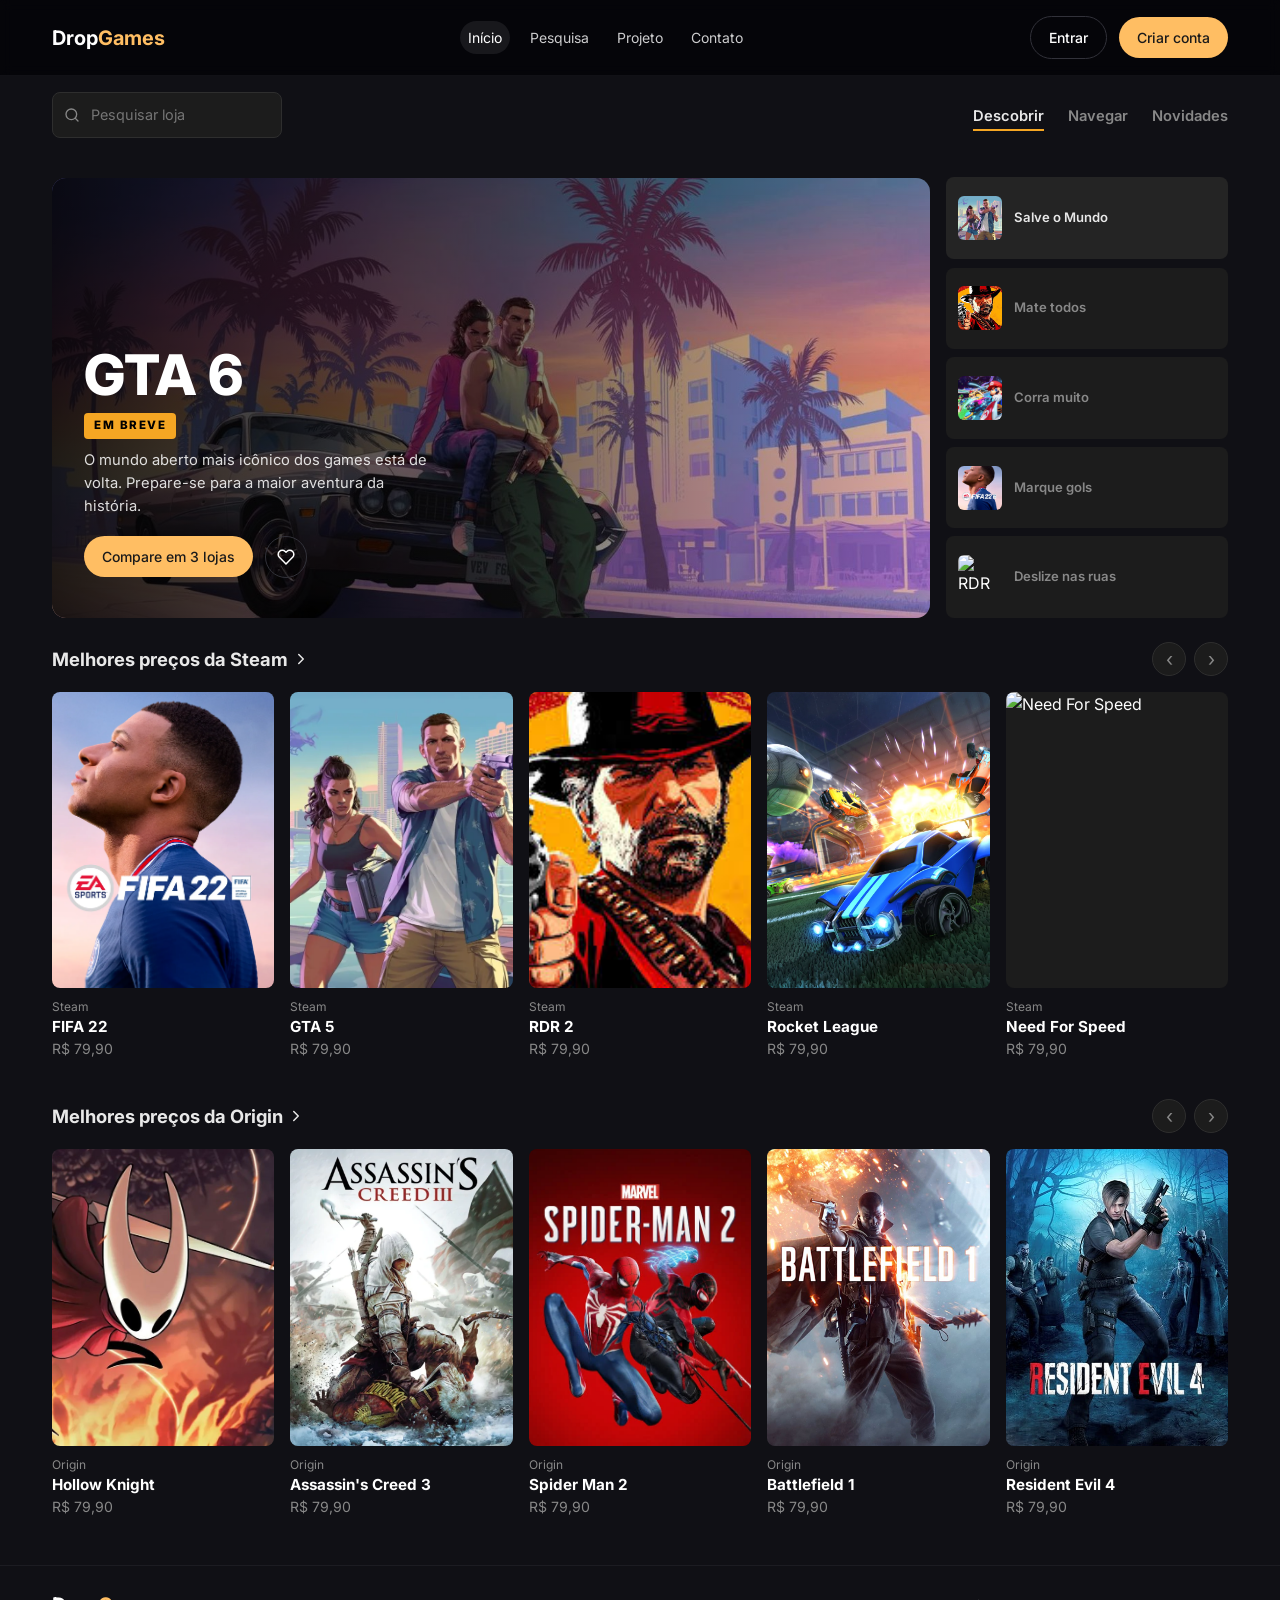
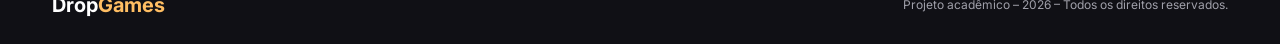
==== commit e5bc71c3: "fix-erros-pos-merge" ====
--- a/html/index.html
+++ b/html/index.html
@@ -27,7 +27,7 @@
 
         <div class="header-actions d-none d-lg-flex">
           <button class="btn secundario" type="button">Entrar</button>
-          <button class="btn primario" type="button">Criar conta</button>
+          <button class="btn primario" type="button" onclick="window.location.href='crie-conta.html'">Criar conta</button>
         </div>
       </div>
     </div>
@@ -44,7 +44,7 @@
       </ul>
       <div class="d-grid gap-2 mt-3">
         <button class="btn secundario" type="button">Entrar</button>
-        <button class="btn primario" type="button">Criar conta</button>
+        <button class="btn primario" type="button" onclick="window.location.href='crie-conta.html'">Criar conta</button>
       </div>
     </div>
   </div>
@@ -71,12 +71,12 @@
     <div class="row g-3 align-items-stretch hero-row">
       <div class="col-lg-9">
         <article class="hero__main h-100">
-          <img src="../img/banner-rocket-league.jpg" alt="Rocket League – Nova Temporada" class="hero__bg" width="880" height="460" />
+          <img src="../img/banner-rocket-league.jpg" alt="Rocket League – Nova Temporada" class="hero__bg" id="hero__bg" width="880" height="460" />
           <div class="hero__overlay"></div>
           <div class="hero__content">
-            <h1 class="hero__title">Rocket League</h1>
-            <p class="hero__badge">NOVA TEMPORADA</p>
-            <p class="hero__desc">Uma nova temporada incrível se aproxima para quem ama os carros mais furiosos da galáxia. As nossas campanhas e partidas rankeadas agora são mais competitivas e divertidas!</p>
+            <h1 class="hero__title" id="hero__title">Rocket League</h1>
+            <p class="hero__badge" id="hero__badge">NOVA TEMPORADA</p>
+            <p class="hero__desc" id="hero__desc">Uma nova temporada incrível se aproxima para quem ama os carros mais furiosos da galáxia. As nossas campanhas e partidas rankeadas agora são mais competitivas e divertidas!</p>
             <div class="hero__cta">
               <button class="btn btn--primary">Compare em 3 lojas</button>
               <button class="btn-icon btn-icon--outline" aria-label="Adicionar aos favoritos">
@@ -196,4 +196,5 @@
   </div>
 </footer>
 <script src="https://cdn.jsdelivr.net/npm/bootstrap@5.3.3/dist/js/bootstrap.bundle.min.js"></script>
+<script src="../scripts/heroPaginaInicial.js"></script>
 </body></html>
